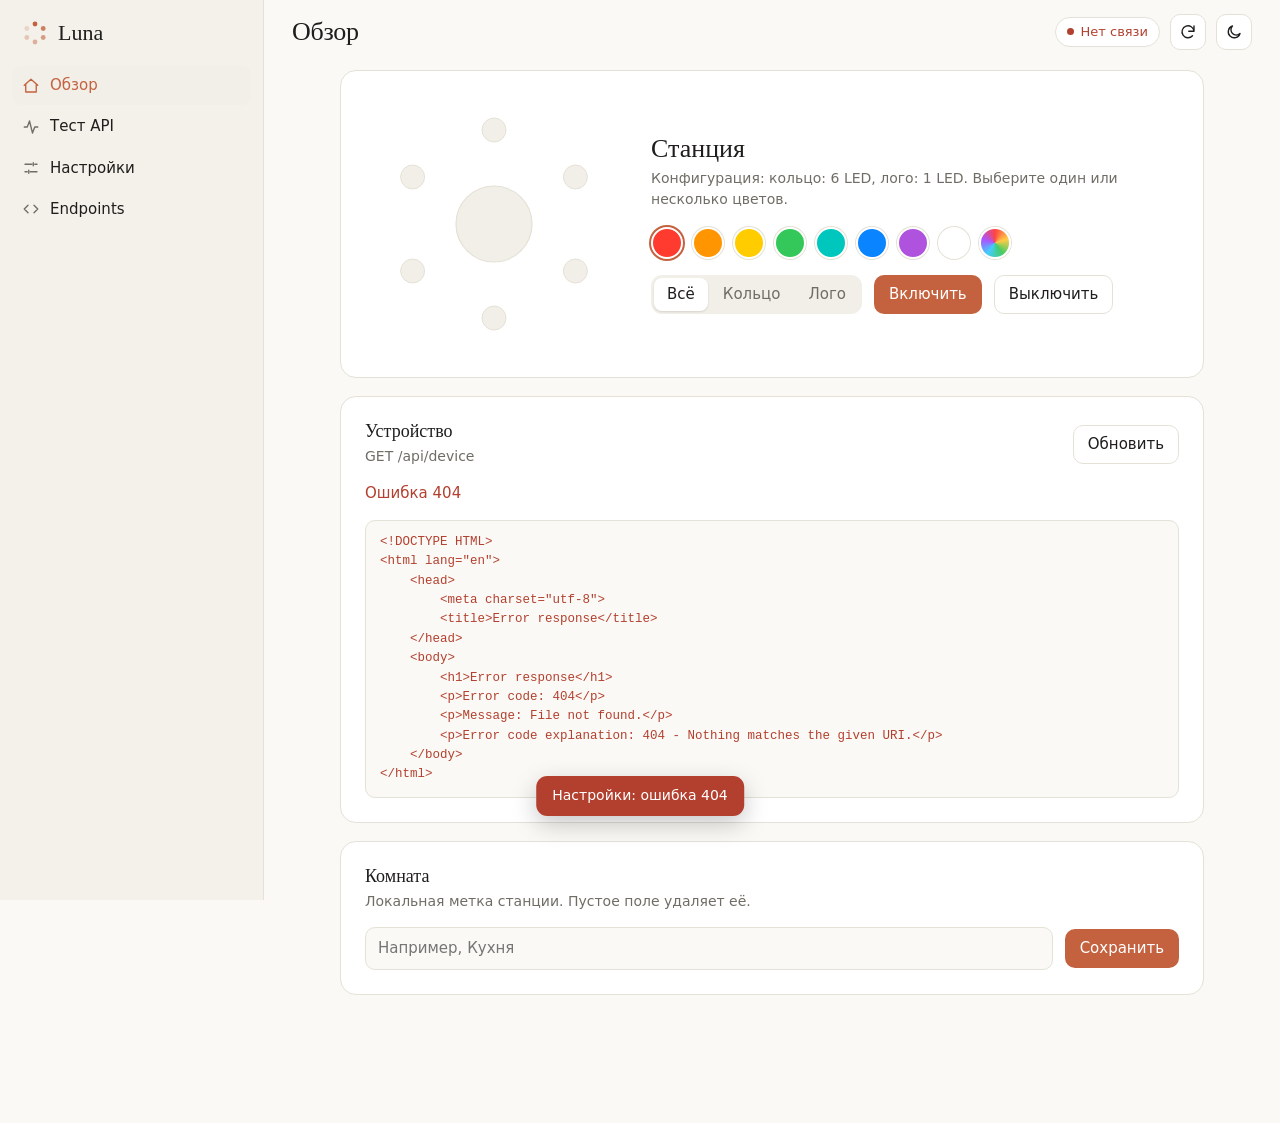
==== web/index.html @ bd5990ec "feat: общий CSS панелей, внешние HTTP-запросы из API и понятные установщики Сторонние веб-панели пол" ====
<!doctype html>
<html lang="ru">
<head>
<meta charset="utf-8">
<meta name="viewport" content="width=device-width,initial-scale=1">
<title>Luna</title>
<script>(function(){var t;try{t=localStorage.getItem('luna-theme')}catch(e){}document.documentElement.dataset.theme=t||(matchMedia('(prefers-color-scheme:dark)').matches?'dark':'light')})()</script>
<style>
*{box-sizing:border-box}
:root{--serif:ui-serif,"New York","Iowan Old Style",Georgia,serif;--sans:system-ui,-apple-system,"Segoe UI",Roboto,sans-serif;--mono:ui-monospace,"SF Mono",Menlo,Consolas,monospace;--ease:cubic-bezier(.2,.8,.2,1);
--bg:#faf9f5;--side:#f3f1ea;--surf:#fff;--surf2:#f1efe7;--line:#e4e1d6;--text:#1f1e1d;--mut:#6f6d65;--acc:#c4623f;--acc-h:#ad5232;--acc-t:#fff;--acc-s:rgba(196,98,63,.12);--ok:#3d7a4c;--bad:#b3402f;--warn:#96690f}
html[data-theme=dark]{color-scheme:dark;--bg:#1f1e1d;--side:#262523;--surf:#2b2a28;--surf2:#34322f;--line:#3d3b37;--text:#f0eee6;--mut:#a29f94;--acc:#d9784f;--acc-h:#e68b63;--acc-t:#1f1e1d;--acc-s:rgba(217,120,79,.16);--ok:#8fcf9d;--bad:#f09a8c;--warn:#e3b85c}
html[data-theme=light]{color-scheme:light}
html{scroll-behavior:smooth}
body{margin:0;font:15px/1.55 var(--sans);background:var(--bg);color:var(--text);-webkit-font-smoothing:antialiased}
.i{width:18px;height:18px;fill:none;stroke:currentColor;stroke-width:1.8;stroke-linecap:round;stroke-linejoin:round;flex:none}
.app{display:grid;grid-template-columns:264px minmax(0,1fr);min-height:100vh}
aside{position:sticky;top:0;height:100vh;display:flex;flex-direction:column;gap:2px;padding:16px 12px;background:var(--side);border-right:1px solid var(--line);overflow:auto}
.brand{display:flex;align-items:center;gap:10px;padding:4px 10px 18px;font:500 22px var(--serif)}
.brand svg{width:26px;height:26px}
.nv{display:flex;align-items:center;gap:10px;padding:8px 10px;border-radius:9px;color:var(--text);text-decoration:none;font-weight:500;transition:background .15s,color .15s}
.nv:hover{background:var(--surf2)}.nv.on{background:var(--surf2);color:var(--acc)}
.nv .i{color:var(--mut);transition:color .15s}.nv.on .i{color:var(--acc)}
.grp{margin:18px 10px 6px;font-size:12px;color:var(--mut)}
.sp{flex:1}
.top{position:sticky;top:0;z-index:5;display:flex;align-items:center;gap:10px;padding:14px 28px;background:color-mix(in srgb,var(--bg) 88%,transparent);backdrop-filter:blur(12px)}
.top h1{margin:0;font:500 26px/1.2 var(--serif);letter-spacing:-.01em}
#menu{display:none}
.pill{display:inline-flex;align-items:center;gap:7px;padding:4px 11px;border:1px solid var(--line);border-radius:99px;font-size:13px;color:var(--mut);background:var(--surf)}
.pill::before{content:"";width:7px;height:7px;border-radius:50%;background:var(--mut);transition:background .3s}
.pill.ok::before{background:var(--ok)}.pill.bad::before{background:var(--bad)}
.wrap{max-width:920px;margin:0 auto;padding:6px 28px 110px}
.view{display:none}.view.on{display:block;animation:vin .28s var(--ease)}
@keyframes vin{from{opacity:0;transform:translateY(8px)}}
.card{background:var(--surf);border:1px solid var(--line);border-radius:16px;padding:24px;margin:0 0 18px}
.card h3,.h{margin:0 0 4px;font:500 18px var(--serif)}
.mut{color:var(--mut);font-size:14px;margin:0}
.row{display:flex;gap:12px;align-items:center;justify-content:space-between;flex-wrap:wrap}
.btn{display:inline-flex;align-items:center;justify-content:center;gap:8px;min-height:36px;padding:7px 14px;font:inherit;font-weight:500;color:var(--text);background:var(--surf);border:1px solid var(--line);border-radius:10px;cursor:pointer;transition:background .15s,transform .12s,border-color .15s}
.btn:hover{background:var(--surf2)}.btn:active{transform:scale(.97)}
.btn.pri{background:var(--acc);color:var(--acc-t);border-color:transparent}.btn.pri:hover{background:var(--acc-h)}
.btn.dng{color:var(--bad)}.btn.sq{width:36px;padding:0}
.btn:disabled{opacity:.45;pointer-events:none}
:focus-visible{outline:2px solid var(--acc);outline-offset:2px}
.in{width:100%;font:inherit;padding:9px 12px;color:inherit;background:var(--bg);border:1px solid var(--line);border-radius:10px;transition:border-color .15s,box-shadow .15s}
.in:focus{outline:0;border-color:var(--acc);box-shadow:0 0 0 3px var(--acc-s)}
select.in{cursor:pointer}
textarea.in{font:13px/1.5 var(--mono);resize:vertical;min-height:64px}
.fld{display:grid;gap:6px;font-size:13px;color:var(--mut)}
.fld code.key-tag{font:600 12.5px var(--mono);color:var(--text);background:var(--surf2);padding:1px 6px;border-radius:5px;width:fit-content}
.g2{display:grid;grid-template-columns:repeat(auto-fit,minmax(240px,1fr));gap:14px;margin-top:14px}
.sw{display:flex;align-items:center;justify-content:space-between;gap:14px;padding:11px 0;border-bottom:1px solid var(--line);cursor:pointer}
.sw:last-child{border-bottom:0}
.sw input,.tg-input{appearance:none;position:relative;flex:none;width:40px;height:22px;margin:0;border-radius:99px;background:var(--line);cursor:pointer;transition:background .2s;border:0}
.sw input::after,.tg-input::after{content:"";position:absolute;top:2px;left:2px;width:18px;height:18px;border-radius:50%;background:#fff;transition:transform .22s var(--ease);box-shadow:0 1px 2px rgba(0,0,0,.2)}
.sw input:checked,.tg-input:checked{background:var(--acc)}.sw input:checked::after,.tg-input:checked::after{transform:translateX(18px)}
.sw small{margin-left:6px;color:var(--warn);font-size:12px}
.pg{display:grid;grid-template-columns:repeat(auto-fill,minmax(230px,1fr));column-gap:28px}

/* Hero / Увеличенный LED визуализатор */
.hero{display:grid;grid-template-columns:250px 1fr;gap:32px;align-items:center;padding:28px}
#ring{width:250px;height:250px;display:block}
.seg{fill:var(--surf2);stroke:var(--line);stroke-width:1;transition:fill .4s,filter .4s,stroke .4s;transform-box:fill-box;transform-origin:center;animation:lit .5s var(--ease) both;animation-delay:calc(var(--i)*45ms)}
@keyframes lit{from{opacity:0;transform:scale(.4)}}
#logo{fill:var(--surf2);stroke:var(--line);stroke-width:1.2;transition:fill .4s,filter .4s,stroke .4s}
.logo-seg{fill:var(--surf2);stroke:var(--line);stroke-width:1;transition:fill .4s,filter .4s,stroke .4s}

.sws{display:flex;gap:9px;flex-wrap:wrap;margin:16px 0}
.sc{width:32px;height:32px;border-radius:50%;border:2px solid var(--surf);box-shadow:0 0 0 1px var(--line);cursor:pointer;padding:0;transition:transform .15s var(--ease),box-shadow .15s}
.sc:hover{transform:scale(1.12)}.sc.on{box-shadow:0 0 0 2px var(--acc)}
.sc.c{display:grid;place-items:center;background:conic-gradient(#f44,#fc4,#4c6,#4cf,#a5f,#f44);overflow:hidden;position:relative}
.sc.c input{position:absolute;inset:0;opacity:0;cursor:pointer;width:100%;height:100%}
.seg-c{display:inline-flex;padding:3px;gap:2px;background:var(--surf2);border-radius:11px}
.seg-c button{font:inherit;font-weight:500;padding:5px 13px;border:0;border-radius:8px;background:transparent;color:var(--mut);cursor:pointer;transition:background .15s,color .15s}
.seg-c button.on{background:var(--surf);color:var(--text);box-shadow:0 1px 2px rgba(0,0,0,.12)}
.kv{display:grid;grid-template-columns:minmax(90px,max-content) 1fr;gap:6px 18px;margin:14px 0 0;font-size:14px}
.kv dt{color:var(--mut);font-family:var(--mono);font-size:13px}.kv dd{margin:0;overflow-wrap:anywhere}
.chips{display:flex;flex-wrap:wrap;gap:6px;margin-top:12px}
.chip{padding:4px 11px;border-radius:99px;background:var(--surf2);font-size:12.5px;color:var(--mut);border:0;font-family:inherit}
button.chip{cursor:pointer;font-weight:500;transition:background .15s,color .15s}
button.chip.on{background:var(--acc-s);color:var(--acc)}
details{margin-top:14px}summary{cursor:pointer;color:var(--mut);font-size:13px}
pre{margin:8px 0 0;padding:12px 14px;max-height:300px;overflow:auto;background:var(--bg);border:1px solid var(--line);border-radius:10px;font:12.5px/1.55 var(--mono);white-space:pre-wrap;word-break:break-word;color:var(--mut)}
pre.ok{color:var(--ok)}pre.bad{color:var(--bad)}
.busy{opacity:.55;transition:opacity .2s}
.log{list-style:none;margin:14px 0 0;padding:0;max-height:480px;overflow:auto;font:13px/1.5 var(--mono)}
.log li{display:flex;gap:12px;padding:5px 0;border-bottom:1px solid var(--line)}
.log time{color:var(--mut);flex:none}.log .ok span{color:var(--ok)}.log .bad span{color:var(--bad)}.log .skip span,.log .wait span{color:var(--warn)}.log .req span{color:var(--text)}
.log .empty{color:var(--mut);font:14px var(--sans);border:0;padding:18px 0}
.bar{height:3px;margin-top:16px;border-radius:3px;background:var(--surf2);overflow:hidden;opacity:0;transition:opacity .2s}
.bar.on{opacity:1}.bar::after{content:"";display:block;width:35%;height:100%;background:var(--acc);border-radius:3px;animation:slide 1.1s ease-in-out infinite}
@keyframes slide{from{transform:translateX(-100%)}to{transform:translateX(300%)}}

/* Endpoints */
.tools{position:sticky;top:62px;z-index:4;padding:10px 0 12px;background:var(--bg)}
.tools .row{margin-top:10px;justify-content:flex-start}
.ep{border:1px solid var(--line);border-radius:13px;background:var(--surf);margin-bottom:8px;transition:border-color .15s}
.ep:hover,.ep.open{border-color:color-mix(in srgb,var(--acc) 45%,var(--line))}
.ep-h{display:flex;width:100%;align-items:center;gap:12px;padding:11px 14px;font:inherit;color:inherit;background:none;border:0;cursor:pointer;text-align:left}
.ep-h code{flex:1;font:13.5px var(--mono);overflow-wrap:anywhere}
.ep-h .i{color:var(--mut);transition:transform .25s var(--ease)}.ep.open .ep-h .i{transform:rotate(90deg)}
.ep-b{display:grid;grid-template-rows:0fr;visibility:hidden;transition:grid-template-rows .26s var(--ease),visibility 0s .26s}
.ep.open .ep-b{grid-template-rows:1fr;visibility:visible;transition:grid-template-rows .26s var(--ease)}
.ep-i{min-height:0;overflow:hidden}.ep-i>div{display:grid;gap:12px;padding:4px 16px 16px}
.m{min-width:56px;padding:2px 0;border-radius:6px;text-align:center;font:600 11px/1.6 var(--mono);background:var(--surf2);color:var(--mut)}
.m.GET{background:color-mix(in srgb,var(--ok) 16%,transparent);color:var(--ok)}.m.POST{background:var(--acc-s);color:var(--acc)}
.m.PUT{background:color-mix(in srgb,var(--warn) 16%,transparent);color:var(--warn)}.m.DELETE{background:color-mix(in srgb,var(--bad) 16%,transparent);color:var(--bad)}
.st{font:12px var(--mono);color:var(--mut)}.ok{color:var(--ok)}.bad{color:var(--bad)}
.hid{display:none}.cat{margin:22px 0 10px;font:500 17px var(--serif)}
.toggle-row{display:flex;align-items:center;justify-content:space-between;padding:10px 14px;background:var(--bg);border:1px solid var(--line);border-radius:10px;cursor:pointer}
.toggle-row .lbl{display:flex;align-items:center;gap:8px;font-size:13.5px}
.toggle-state{font:500 12.5px var(--mono);color:var(--mut)}
.path-preview{font:12.5px var(--mono);color:var(--mut);padding:6px 10px;background:var(--bg);border:1px solid var(--line);border-radius:8px}
.path-preview b{color:var(--text);font-weight:500}

#frame{display:block;width:100%;height:calc(100vh - 130px);min-height:480px;border:1px solid var(--line);border-radius:16px;background:var(--surf)}
#v-plugin{max-width:none}
#sv{position:sticky;bottom:18px;display:flex;align-items:center;justify-content:space-between;gap:12px;padding:10px 12px 10px 18px;margin-top:8px;background:var(--text);color:var(--bg);border-radius:14px;box-shadow:0 10px 30px rgba(0,0,0,.25);opacity:0;transform:translateY(140%);pointer-events:none;transition:transform .3s var(--ease),opacity .2s}
#sv.show{opacity:1;transform:none;pointer-events:auto}
#sv .btn{min-height:32px}#sv .btn:not(.pri){background:transparent;color:var(--bg);border-color:color-mix(in srgb,var(--bg) 35%,transparent)}
#toasts{position:fixed;z-index:50;left:50%;bottom:84px;display:grid;gap:8px;transform:translateX(-50%);pointer-events:none}
.toast{padding:9px 16px;border-radius:11px;background:var(--text);color:var(--bg);font-size:14px;box-shadow:0 8px 24px rgba(0,0,0,.22);animation:tin .3s var(--ease)}
.toast.bad{background:var(--bad);color:#fff}.toast.out{opacity:0;transform:translateY(6px);transition:.25s}
@keyframes tin{from{opacity:0;transform:translateY(10px)}}
#scrim{display:none}
@media(max-width:900px){
.app{grid-template-columns:1fr}
aside{position:fixed;z-index:30;left:0;top:0;width:272px;transform:translateX(-102%);transition:transform .3s var(--ease)}
.app.open aside{transform:none;box-shadow:0 0 40px rgba(0,0,0,.3)}
#scrim{display:block;position:fixed;inset:0;z-index:20;background:rgba(0,0,0,.4);opacity:0;pointer-events:none;transition:opacity .3s}
.app.open #scrim{opacity:1;pointer-events:auto}
#menu{display:inline-flex}.top{padding:12px 16px}.top h1{font-size:22px}.wrap{padding:4px 16px 110px}
.hero{grid-template-columns:1fr;justify-items:center;text-align:center}.hero .sws,.hero .row{justify-content:center}
.tools{top:58px}.pill span{display:none}}
@media(prefers-reduced-motion:reduce){*,::before,::after{animation-duration:.01ms!important;animation-delay:0s!important;transition-duration:.01ms!important;scroll-behavior:auto!important}}
</style>
</head>
<body>
<svg width="0" height="0" style="position:absolute"><defs>
<symbol id="i-home" viewBox="0 0 24 24"><path d="M3 11l9-8 9 8M5 10v10h14V10"/></symbol>
<symbol id="i-pulse" viewBox="0 0 24 24"><path d="M3 12h4l3-8 4 16 3-8h4"/></symbol>
<symbol id="i-set" viewBox="0 0 24 24"><path d="M4 7h9m4 0h3M4 17h3m4 0h9M15 5v4M9 15v4"/></symbol>
<symbol id="i-code" viewBox="0 0 24 24"><path d="M8 7l-5 5 5 5M16 7l5 5-5 5"/></symbol>
<symbol id="i-sun" viewBox="0 0 24 24"><circle cx="12" cy="12" r="4"/><path d="M12 2v2m0 16v2M2 12h2m16 0h2M5 5l1.5 1.5M17.5 17.5L19 19M5 19l1.5-1.5M17.5 6.5L19 5"/></symbol>
<symbol id="i-moon" viewBox="0 0 24 24"><path d="M20 14A8 8 0 1 1 10 4a6 6 0 0 0 10 10z"/></symbol>
<symbol id="i-ref" viewBox="0 0 24 24"><path d="M20 11a8 8 0 1 0-2 6M20 4v7h-7"/></symbol>
<symbol id="i-menu" viewBox="0 0 24 24"><path d="M4 6h16M4 12h16M4 18h16"/></symbol>
<symbol id="i-plug" viewBox="0 0 24 24"><path d="M9 3v5M15 3v5M6 8h12v3a6 6 0 0 1-12 0zM12 17v4"/></symbol>
<symbol id="i-chev" viewBox="0 0 24 24"><path d="M9 6l6 6-6 6"/></symbol>
</defs></svg>
<div class="app" id="app">
<aside>
  <div class="brand"><svg viewBox="0 0 26 26"><g fill="var(--acc)"><circle cx="13" cy="4" r="2.4"/><circle cx="21.2" cy="8.5" r="2.4" opacity=".8"/><circle cx="21.2" cy="17.5" r="2.4" opacity=".6"/><circle cx="13" cy="22" r="2.4" opacity=".45"/><circle cx="4.8" cy="17.5" r="2.4" opacity=".3"/><circle cx="4.8" cy="8.5" r="2.4" opacity=".2"/></g></svg>Luna</div>
  <a class="nv" data-v="overview" href="#overview"><svg class="i"><use href="#i-home"/></svg>Обзор</a>
  <a class="nv" data-v="tests" href="#tests"><svg class="i"><use href="#i-pulse"/></svg>Тест API</a>
  <a class="nv" data-v="settings" href="#settings"><svg class="i"><use href="#i-set"/></svg>Настройки</a>
  <a class="nv" data-v="endpoints" href="#endpoints"><svg class="i"><use href="#i-code"/></svg>Endpoints</a>
  <div class="grp" id="pg" hidden>Плагины</div>
  <div id="plug"></div>
  <div class="sp"></div>
</aside>
<div id="scrim"></div>
<main>
  <header class="top">
    <button class="btn sq" id="menu" aria-label="Меню"><svg class="i"><use href="#i-menu"/></svg></button>
    <h1 id="title">Обзор</h1><span class="sp"></span>
    <span class="pill" id="status"><span>Проверяю связь…</span></span>
    <button class="btn sq" id="refresh" title="Обновить всё" aria-label="Обновить всё"><svg class="i"><use href="#i-ref"/></svg></button>
    <button class="btn sq" id="theme" aria-label="Переключить тему"></button>
  </header>

  <div class="wrap view on" id="v-overview">
    <div class="card hero">
      <svg id="ring" viewBox="0 0 250 250" role="img" aria-label="Схема LED"></svg>
      <div>
        <h2 class="h" style="font-size:26px" id="hname">Станция</h2>
        <p class="mut" id="led-desc">Цвета, которые вы отправили на LED. Выберите один или несколько.</p>
        <div class="sws" id="sws"></div>
        <div class="row" style="justify-content:flex-start">
          <div class="seg-c" id="tgt"><button class="on" data-t="">Всё</button><button data-t="ring">Кольцо</button><button data-t="logo">Лого</button></div>
          <button class="btn pri" id="led-on">Включить</button>
          <button class="btn" id="led-off">Выключить</button>
        </div>
      </div>
    </div>
    <div class="card" id="dev">
      <div class="row"><div><h3>Устройство</h3><p class="mut">GET /api/device</p></div><button class="btn" id="dev-r">Обновить</button></div>
      <div id="dev-b"><p class="mut" style="margin-top:14px">Загрузка…</p></div>
    </div>
    <div class="card">
      <h3>Комната</h3><p class="mut">Локальная метка станции. Пустое поле удаляет её.</p>
      <div class="row" style="margin-top:14px;flex-wrap:nowrap"><input class="in" id="room-input" maxlength="64" placeholder="Например, Кухня"><button class="btn pri" id="room-save">Сохранить</button></div>
    </div>
  </div>

  <div class="wrap view" id="v-tests">
    <div class="card">
      <div class="row"><div style="max-width:520px"><h3>Проверка всех функций</h3><p class="mut">Запускает безопасные функции Luna и пишет результат по каждому шагу. Всё, что ждёт действия пользователя или меняет состояние станции, отмечается как пропущенное.</p></div>
      <div class="row"><button class="btn pri" id="api-test-start">Запустить</button><button class="btn dng" id="api-test-stop" disabled>Остановить</button></div></div>
      <div class="bar" id="tbar"></div>
      <div class="chips"><span class="chip ok" id="c-ok">Успешно: 0</span><span class="chip bad" id="c-bad">Ошибки: 0</span><span class="chip" id="c-skip">Пропущено: 0</span><button class="chip" id="t-copy" style="margin-left:auto">Скопировать лог</button></div>
      <ol class="log" id="tlog"><li class="empty">Тест ещё не запускался</li></ol>
    </div>
  </div>

  <div class="wrap view" id="v-settings">
    <div class="card"><h3>Основные</h3>
      <label class="sw"><span>Разрешить бинарники плагинов</span><input id="setting-binaries" type="checkbox"></label>
      <label class="sw"><span>Автообновления</span><input id="setting-updates" type="checkbox"></label>
      <label class="sw"><span>Разрешить user Lua</span><input id="setting-lua-enabled" type="checkbox"></label>
      <label class="sw"><span>Разрешить бесконечные циклы</span><input id="setting-lua-infinite" type="checkbox"></label>
      <div class="g2"><label class="fld">Lua лимит, секунд<input class="in" id="setting-lua-runtime" type="number" min="1" max="86400"></label>
      <label class="fld">Lua share dir<input class="in" id="setting-lua-share"></label></div></div>
    <div class="card"><h3>LED</h3>
      <div class="g2"><label class="fld">Профиль<input class="in" id="setting-led-profile"></label>
      <label class="fld">Количество LED<input class="in" id="setting-led-count" type="number" min="1" max="128"></label>
      <label class="fld">Sysfs root<input class="in" id="setting-led-root"></label></div></div>
    <div class="card"><h3>Разрешения для user Lua</h3><div class="pg" id="perms"></div>
      <div class="g2">
      <label class="fld">Network allow<input class="in" id="setting-network-allow" placeholder="через запятую"></label>
      <label class="fld">Input devices<input class="in" id="setting-input-devices" placeholder="через запятую"></label>
      <label class="fld">IPC services<input class="in" id="setting-ipc-services" placeholder="через запятую"></label>
      <label class="fld">Command phrases<input class="in" id="setting-command-phrases" placeholder="через запятую"></label></div></div>
    <div class="card"><h3>Внешние запросы API</h3>
      <p class="mut">POST /api/http: станция отправляет запрос за панель. Без разрешения и списка хостов запросы отклоняются.</p>
      <label class="sw"><span>Разрешить HTTP-запросы из API</span><input id="setting-web-net" type="checkbox"></label>
      <label class="sw"><span>Разрешить незащищённый http://</span><input id="setting-web-net-http" type="checkbox"></label>
      <div class="g2"><label class="fld">Разрешённые хосты<input class="in" id="setting-web-net-allow" placeholder="api.example.org, *.example.org"></label></div></div>
    <div id="sv"><span>Есть несохранённые изменения</span><span class="row" style="gap:8px"><button class="btn" id="s-reset">Отменить</button><button class="btn pri" id="s-save">Сохранить</button></span></div>
  </div>

  <div class="wrap view" id="v-endpoints">
    <div class="tools">
      <input class="in" id="endpoint-search" type="search" placeholder="Поиск: /led, bluetooth, clock…  (клавиша /)" aria-label="Поиск endpoint’ов">
      <div class="row"><div class="chips" id="endpoint-tabs" style="margin:0"></div></div>
      <div class="row" style="margin-top:10px"><input class="in" id="runtime-token" type="password" placeholder="X-Luna-Token — для /runtime endpoint’ов" style="max-width:340px"><span class="mut" id="ep-count"></span></div>
    </div>
    <div id="eps"></div>
    <p class="mut hid" id="ep-empty" style="padding:24px 0">Ничего не найдено. Попробуйте другой запрос или категорию.</p>
  </div>

  <div class="wrap view" id="v-plugin"><iframe id="frame" title="Веб-интерфейс плагина"></iframe></div>
</main>
</div>
<div id="toasts" aria-live="polite"></div>

<script>
const api='/api',$=s=>document.querySelector(s),$$=s=>[...document.querySelectorAll(s)];
const esc=s=>String(s).replace(/[&<>"]/g,c=>({'&':'&amp;','<':'&lt;','>':'&gt;','"':'&quot;'}[c]));
const ic=n=>'<svg class="i"><use href="#i-'+n+'"/></svg>';
let settingsState={},dev=null,snap='',installedPluginIds=[];

function toast(t,k){const e=document.createElement('div');e.className='toast '+(k||'');e.textContent=t;$('#toasts').append(e);setTimeout(()=>{e.classList.add('out');setTimeout(()=>e.remove(),260)},3200)}
function applyTheme(t){document.documentElement.dataset.theme=t;try{localStorage.setItem('luna-theme',t)}catch(_){}$('#theme').innerHTML=ic(t==='dark'?'sun':'moon');$('#theme').title=t==='dark'?'Светлая тема':'Тёмная тема'}
function pretty(v){try{return JSON.stringify(JSON.parse(v),null,2)}catch(_){return v||'(пустой ответ)'}}
async function fetchApi(path,options){options=options||{};options.headers=Object.assign({'X-Luna-Local':'1'},options.headers);const response=await fetch(api+path,options);const text=await response.text();return{response:response,text:text}}
function testJson(t){try{return JSON.parse(t)}catch(_){return null}}
function setStatus(ok){const s=$('#status');s.className='pill '+(ok?'ok':'bad');s.firstElementChild.textContent=ok?'На связи':'Нет связи'}

/* ---------- навигация ---------- */
const T={overview:'Обзор',tests:'Тест API',settings:'Настройки',endpoints:'Endpoints'};
const alias={'api-endpoints':'endpoints',room:'overview',web:'overview','':'overview'};
let plugins=[];
function route(){
  let h=decodeURIComponent(location.hash.slice(1));h=alias[h]||h;
  const pid=h.indexOf('plugin/')===0?h.slice(7):null;
  if(!pid&&!T[h])h='overview';
  const v=pid?'plugin':h;
  $$('.view').forEach(e=>e.classList.toggle('on',e.id==='v-'+v));
  $$('.nv[data-v]').forEach(a=>a.classList.toggle('on',a.dataset.v===(pid?'plugin/'+pid:h)));
  $('#title').textContent=pid||T[h];document.title=(pid||T[h])+' · Luna';
  if(pid){const p=plugins.find(x=>x.id===pid);const f=$('#frame');if(p&&f.getAttribute('src')!==p.url)f.src=p.url}
  $('#app').classList.remove('open');window.scrollTo(0,0);
}
window.addEventListener('hashchange',route);
$('#menu').onclick=()=>$('#app').classList.add('open');
$('#scrim').onclick=()=>$('#app').classList.remove('open');
document.addEventListener('keydown',e=>{
  if(e.key==='Escape')$('#app').classList.remove('open');
  if(e.key==='/'&&!/INPUT|TEXTAREA|SELECT/.test(document.activeElement.tagName)){e.preventDefault();location.hash='endpoints';setTimeout(()=>$('#endpoint-search').focus(),30)}
});
async function refreshCustomWebTabs(){
  try{
    const r=await fetchApi('/custom-web');if(!r.response.ok)return;
    const pages=testJson(r.text)||[];
    if(JSON.stringify(pages)===JSON.stringify(plugins))return;
    plugins=pages;
    $('#plug').innerHTML=pages.map(p=>'<a class="nv" data-v="plugin/'+esc(p.id)+'" href="#plugin/'+encodeURIComponent(p.id)+'" title="Веб-интерфейс '+esc(p.id)+'">'+ic('plug')+esc(p.id)+'</a>').join('');
    $('#pg').hidden=!pages.length;
    if(location.hash.indexOf('#plugin/')===0&&!pages.some(p=>'#plugin/'+encodeURIComponent(p.id)===location.hash))location.hash='overview';else route();
  }catch(_){}
}

/* ---------- список плагинов из /api/plugins ---------- */
async function refreshPluginIds(){
  try{
    const r=await fetchApi('/plugins');
    if(!r.response.ok)return;
    const list=testJson(r.text);
    if(!Array.isArray(list))return;
    const ids=list.map(item=>item&&item.manifest&&item.manifest.id).filter(Boolean);
    if(JSON.stringify(ids)===JSON.stringify(installedPluginIds))return;
    installedPluginIds=ids;
    updatePluginSelects();
  }catch(_){}
}

function updatePluginSelects(){
  $$('.ep-plugin-select').forEach(sel=>{
    const prev=sel.value;
    if(!installedPluginIds.length){
      sel.innerHTML='<option value="">Нет установленных плагинов</option>';
      sel.disabled=true;
    }else{
      sel.disabled=false;
      sel.innerHTML=installedPluginIds.map(id=>'<option value="'+esc(id)+'">'+esc(id)+'</option>').join('');
      if(prev&&installedPluginIds.includes(prev))sel.value=prev;
    }
    syncPluginPath(sel.closest('.ep'));
  });
}

function syncPluginPath(ep){
  if(!ep)return;
  const sel=ep.querySelector('.ep-plugin-select');
  const tpl=ep.dataset.tpl;
  if(!sel||!tpl)return;
  const id=sel.value||'example.plugin';
  const resolved=tpl.replace('{id}',id);
  ep.dataset.resolvedPath=resolved;
  const prevEl=ep.querySelector('.path-preview b');
  if(prevEl)prevEl.textContent='/api'+resolved;
}

/* ---------- обзор: LED (динамический масштаб и схема на основе /device) ---------- */
const COLORS=['#FF3B30','#FF9500','#FFCC00','#34C759','#00C7BE','#0A84FF','#AF52DE','#FFFFFF'];
let cols=['#FF3B30'],tgt='',ringC=[],logoC=[];
let ledCfg={ring_count:6,has_logo:true,logo_count:1};

function buildLedCanvas(cfg){
  ledCfg=Object.assign({ring_count:0,has_logo:false,logo_count:0},cfg);
  const rc=Math.max(0,Number(ledCfg.ring_count)||0);
  const lc=ledCfg.has_logo?Math.max(1,Number(ledCfg.logo_count)||1):0;
  let s='';
  const cx=125,cy=125;

  // Внешнее кольцо LED (если ring_count > 0)
  if(rc>0){
    const R=94;
    const rSeg=rc>18?6.5:rc>10?9:12;
    for(let i=0;i<rc;i++){
      const a=i/rc*2*Math.PI-Math.PI/2;
      const x=(cx+R*Math.cos(a)).toFixed(1);
      const y=(cy+R*Math.sin(a)).toFixed(1);
      s+='<circle class="seg ring-seg" style="--i:'+i+'" cx="'+x+'" cy="'+y+'" r="'+rSeg+'"/>';
    }
  }

  // Центральный блок / логотип (если has_logo: true)
  if(lc>0){
    if(lc===1){
      const rLogo=rc>0?38:68;
      s+='<circle id="logo" class="logo-seg" cx="'+cx+'" cy="'+cy+'" r="'+rLogo+'"/>';
    }else{
      // Несколько светодиодов в лого (например logo_count: 6 при ring_count: 0)
      const baseR=rc>0?42:82;
      const innerR=rc>0?24:48;
      const dotR=rc>0?(lc>8?4.5:6.5):(lc>12?7:lc>6?10:13);
      s+='<circle cx="'+cx+'" cy="'+cy+'" r="'+baseR+'" fill="none" stroke="var(--line)" stroke-dasharray="3 3" opacity=".65"/>';
      for(let i=0;i<lc;i++){
        const a=i/lc*2*Math.PI-Math.PI/2;
        const x=(cx+innerR*Math.cos(a)).toFixed(1);
        const y=(cy+innerR*Math.sin(a)).toFixed(1);
        s+='<circle class="seg logo-seg" style="--i:'+(rc+i)+'" cx="'+x+'" cy="'+y+'" r="'+dotR+'"/>';
      }
    }
  }

  if(!s){
    s='<circle cx="'+cx+'" cy="'+cy+'" r="60" fill="none" stroke="var(--line)" stroke-dasharray="4 4"/>'
     +'<text x="'+cx+'" y="'+(cy+4)+'" text-anchor="middle" fill="var(--mut)" font-size="13">Нет LED</text>';
  }

  $('#ring').innerHTML=s;

  // Обновляем доступность кнопок выбора зоны
  const btnRing=$('#tgt button[data-t="ring"]');
  const btnLogo=$('#tgt button[data-t="logo"]');
  if(btnRing)btnRing.style.display=rc>0?'':'none';
  if(btnLogo)btnLogo.style.display=lc>0?'':'none';
  if((tgt==='ring'&&rc===0)||(tgt==='logo'&&lc===0)){
    tgt='';
    $$('#tgt button').forEach(x=>x.classList.toggle('on',x.dataset.t===''));
  }

  const info=[];
  if(rc>0)info.push('кольцо: '+rc+' LED');
  if(lc>0)info.push('лого: '+lc+' LED');
  $('#led-desc').textContent=info.length
    ?'Конфигурация: '+info.join(', ')+'. Выберите один или несколько цветов.'
    :'Цвета, которые вы отправили на LED. Выберите один или несколько.';

  drawRing();
}

function glow(el,c){
  if(!el)return;
  el.style.fill=c||'';
  el.style.stroke=c?c:'';
  el.style.filter=c?'drop-shadow(0 0 8px '+c+')':'';
}
function drawRing(){
  $$('#ring .ring-seg').forEach((el,i)=>glow(el,ringC.length?ringC[i%ringC.length]:null));
  $$('#ring .logo-seg').forEach((el,i)=>glow(el,logoC.length?logoC[i%logoC.length]:null));
}
function drawSwatches(){
  $('#sws').innerHTML=COLORS.map(c=>'<button class="sc'+(cols.includes(c)?' on':'')+'" data-c="'+c+'" style="background:'+c+'" aria-label="'+c+'" aria-pressed="'+cols.includes(c)+'"></button>').join('')
   +cols.filter(c=>!COLORS.includes(c)).map(c=>'<button class="sc on" data-c="'+c+'" style="background:'+c+'" aria-label="'+c+'"></button>').join('')
   +'<label class="sc c" title="Свой цвет"><input type="color" id="cc" value="#ff3b30"></label>';
}
$('#sws').addEventListener('click',e=>{const b=e.target.closest('.sc[data-c]');if(!b)return;const c=b.dataset.c;
  if(cols.includes(c)){if(cols.length>1)cols=cols.filter(x=>x!==c)}else cols=cols.concat(c);drawSwatches()});
$('#sws').addEventListener('change',e=>{if(e.target.id==='cc'){const c=e.target.value.toUpperCase();if(!cols.includes(c))cols=cols.concat(c);drawSwatches()}});
$('#tgt').addEventListener('click',e=>{const b=e.target.closest('button');if(!b)return;tgt=b.dataset.t;$$('#tgt button').forEach(x=>x.classList.toggle('on',x===b))});

async function ledSend(off){
  const path='/led'+(off?'/off':'')+(tgt?'/'+tgt:'');const btn=off?$('#led-off'):$('#led-on');btn.disabled=true;
  try{
    const o={method:'POST'};if(!off){o.headers={'content-type':'application/json'};o.body=JSON.stringify({colors:cols})}
    const r=await fetchApi(path,o);
    if(r.response.ok){
      if(tgt!=='logo')ringC=off?[]:cols.slice();
      if(tgt!=='ring')logoC=off?[]:cols.slice();
      drawRing();toast(off?'LED выключены':'Цвета отправлены');
    }else toast('Ошибка '+r.response.status+': '+pretty(r.text).slice(0,120),'bad');
  }catch(e){toast('Нет связи: '+e.message,'bad')}finally{btn.disabled=false}
}
$('#led-on').onclick=()=>ledSend(false);$('#led-off').onclick=()=>ledSend(true);

/* ---------- обзор: устройство и комната ---------- */
async function sendDevice(){
  const b=$('#dev-b');$('#dev').classList.add('busy');
  try{
    const r=await fetchApi('/device');setStatus(r.response.ok);
    if(!r.response.ok){b.innerHTML='<p class="bad" style="margin-top:14px">Ошибка '+r.response.status+'</p><pre class="bad">'+esc(pretty(r.text))+'</pre>';return}
    const j=testJson(r.text);dev=j;
    if(!j||typeof j!=='object'){b.innerHTML='<pre>'+esc(pretty(r.text))+'</pre>';return}
    const sc=[],nested=[];
    Object.keys(j).forEach(k=>{const v=j[k];(v!==null&&typeof v==='object'?nested:sc).push(k)});
    let h='<dl class="kv">'+sc.map(k=>'<dt>'+esc(k)+'</dt><dd>'+esc(j[k])+'</dd>').join('')
      +nested.filter(k=>k!=='features').map(k=>'<dt>'+esc(k)+'</dt><dd><code>'+esc(JSON.stringify(j[k]))+'</code></dd>').join('')+'</dl>';
    if(Array.isArray(j.features)&&j.features.length)h+='<div class="chips">'+j.features.map(f=>'<span class="chip">'+esc(f)+'</span>').join('')+'</div>';
    h+='<details><summary>Ответ целиком</summary><pre>'+esc(JSON.stringify(j,null,2))+'</pre></details>';
    b.innerHTML=h;
    if(j.model)$('#hname').textContent=j.model;

    // Парсим параметры LED из j.led или верхнего уровня j
    const src=j.led&&typeof j.led==='object'?j.led:j;
    const nextCfg={
      ring_count:src.ring_count!==undefined?Number(src.ring_count):6,
      has_logo:src.has_logo!==undefined?Boolean(src.has_logo):true,
      logo_count:src.logo_count!==undefined?Number(src.logo_count):1
    };
    if(JSON.stringify(nextCfg)!==JSON.stringify(ledCfg)){
      buildLedCanvas(nextCfg);
    }
  }catch(e){setStatus(false);b.innerHTML='<p class="bad" style="margin-top:14px">'+esc(e.message)+'</p>'}
  finally{$('#dev').classList.remove('busy')}
}
async function loadRoom(){try{const r=await fetchApi('/room');if(r.response.ok)$('#room-input').value=(testJson(r.text)||{}).room||''}catch(_){}}
async function saveRoom(){
  try{const r=await fetchApi('/room',{method:'PUT',headers:{'content-type':'application/json'},body:JSON.stringify({room:$('#room-input').value})});
    r.response.ok?toast('Комната сохранена'):toast('Ошибка '+r.response.status,'bad')}catch(e){toast(e.message,'bad')}
}
$('#dev-r').onclick=sendDevice;$('#room-save').onclick=saveRoom;
$('#room-input').addEventListener('keydown',e=>{if(e.key==='Enter')saveRoom()});

/* ---------- настройки ---------- */
const PERMS=[['led','LED'],['volume','Громкость'],['audio','Audio'],['microphone','Микрофон'],['bluetooth','Bluetooth'],['display','Display'],['sensors','Sensors'],['clock','Clock'],['input','Input'],['network','Network'],['ipc_read','IPC read'],['ipc_control','IPC control'],['commands','Commands'],['system','System'],['exec','Exec'],['web','Custom Web']];
$('#perms').innerHTML=PERMS.map(p=>'<label class="sw"><span>'+p[1]+(p[0]==='exec'||p[0]==='system'?'<small>повышенный риск</small>':'')+'</span><input data-permission="'+p[0]+'" type="checkbox"></label>').join('');
function listValue(v){return Array.isArray(v)?v.join(', '):''}
function splitValue(v){return v.split(',').map(i=>i.trim()).filter(Boolean)}
function check(id,v){document.getElementById(id).checked=v===true}
function fillSettings(s){
  const lua=s.lua||{},perm=lua.permissions||{},led=s.led||{};
  const wnet=(s.web&&s.web.network)||{};
  check('setting-binaries',s.allow_plugin_binaries===true);
  check('setting-updates',!s.updates||s.updates.enabled!==false);
  check('setting-lua-enabled',lua.enabled===true);
  check('setting-lua-infinite',lua.allow_infinite_loops===true);
  $('#setting-lua-runtime').value=lua.max_runtime_seconds||30;
  $('#setting-lua-share').value=lua.share_dir||'share/lua';
  $('#setting-led-profile').value=led.profile||'';
  $('#setting-led-count').value=led.count||6;
  $('#setting-led-root').value=led.sysfs_root||'/sys/class/leds';
  $$('[data-permission]').forEach(i=>{i.checked=perm[i.dataset.permission]===true});
  $('#setting-network-allow').value=listValue(lua.network_allow);
  check('setting-web-net',wnet.enabled===true);
  check('setting-web-net-http',wnet.allow_insecure_http===true);
  $('#setting-web-net-allow').value=listValue(wnet.allow);
  $('#setting-input-devices').value=listValue(lua.input_devices);
  $('#setting-ipc-services').value=listValue(lua.ipc_services);
  $('#setting-command-phrases').value=listValue(lua.command_phrases);
  snap=JSON.stringify(readSettings());dirty();
}
function readSettings(){
  const s=JSON.parse(JSON.stringify(settingsState));
  s.led=s.led||{};s.updates=s.updates||{};s.lua=s.lua||{};s.lua.permissions=s.lua.permissions||{};
  s.web=s.web||{};s.web.network=s.web.network||{};
  s.allow_plugin_binaries=$('#setting-binaries').checked;
  s.updates.enabled=$('#setting-updates').checked;
  s.led.profile=$('#setting-led-profile').value;
  s.led.count=Number($('#setting-led-count').value);
  s.led.sysfs_root=$('#setting-led-root').value;
  s.lua.enabled=$('#setting-lua-enabled').checked;
  s.lua.allow_infinite_loops=$('#setting-lua-infinite').checked;
  s.lua.max_runtime_seconds=Number($('#setting-lua-runtime').value);
  s.lua.share_dir=$('#setting-lua-share').value;
  $$('[data-permission]').forEach(i=>{s.lua.permissions[i.dataset.permission]=i.checked});
  s.lua.network_allow=splitValue($('#setting-network-allow').value);
  s.web.network.enabled=$('#setting-web-net').checked;
  s.web.network.allow_insecure_http=$('#setting-web-net-http').checked;
  s.web.network.allow=splitValue($('#setting-web-net-allow').value);
  s.lua.input_devices=splitValue($('#setting-input-devices').value);
  s.lua.ipc_services=splitValue($('#setting-ipc-services').value);
  s.lua.command_phrases=splitValue($('#setting-command-phrases').value);
  return s;
}
const isDirty=()=>snap!==''&&JSON.stringify(readSettings())!==snap;
function dirty(){$('#sv').classList.toggle('show',isDirty())}
$('#v-settings').addEventListener('input',dirty);$('#v-settings').addEventListener('change',dirty);
async function loadSettings(){
  try{const r=await fetchApi('/settings');
    if(r.response.ok){settingsState=JSON.parse(r.text);fillSettings(settingsState)}else toast('Настройки: ошибка '+r.response.status,'bad')}
  catch(e){toast('Настройки: '+e.message,'bad')}
}
async function saveSettings(){
  const b=$('#s-save');b.disabled=true;
  try{const body=JSON.stringify(readSettings());
    const r=await fetchApi('/settings',{method:'PUT',headers:{'content-type':'application/json'},body:body});
    if(r.response.ok){settingsState=JSON.parse(body);snap=JSON.stringify(readSettings());dirty();toast('Настройки сохранены')}
    else toast('Не сохранилось: '+r.response.status+' '+pretty(r.text).slice(0,120),'bad');
  }catch(e){toast(e.message,'bad')}finally{b.disabled=false}
}
$('#s-save').onclick=saveSettings;$('#s-reset').onclick=()=>fillSettings(settingsState);

/* ---------- endpoints ---------- */
const EP=`# Device и sensors
GET /room
PUT /room {"room":"Кухня"}
PUT /device {"model":"yandexmini3","architecture":"aarch64","features":[]}
GET /sensors
# Внешние запросы
POST /http {"method":"GET","url":"https://example.org"}
# LED
POST /led {"colors":["#FF0000"]}
POST /led/ring {"colors":["#FF0000","#0000FF"]}
POST /led/logo {"colors":["#00FF00"]}
POST /led/off
POST /led/off/ring
POST /led/off/logo
# Audio
POST /audio/test
# Громкость
GET /volume/get
POST /volume/set {"percent":30}
# Media providers
GET /media
POST /media/select {"provider":"radio"}
POST /media/command {"action":"pause"}
# Bluetooth
GET /bluetooth/status
PUT /bluetooth/scan {"on":true}
PUT /bluetooth/power {"on":true}
PUT /bluetooth/pairable {"on":true}
POST /bluetooth/pair {"address":"01:23:45:67:89:ab"}
POST /bluetooth/connect {"address":"01:23:45:67:89:ab"}
# Clock
GET /clock
POST /clock {"time":"12:34","brightness":170}
POST /clock/off
POST /clock/text {"text":"RADIO","duration_ms":3000,"brightness":80}
# Input
GET /input/devices
GET /input/event?timeout_ms=10000
GET /input/events?timeout_ms=10000&idle_ms=300&max_events=128
GET /input/volume_up?timeout_ms=60000
GET /input/volume_down?timeout_ms=60000
GET /input/activate?timeout_ms=60000
GET /input/mute?timeout_ms=60000
GET /input/swipe/minus-to-logo?timeout_ms=60000
GET /input/swipe/plus-to-logo?timeout_ms=60000
GET /input/swipe/minus-to-plus?timeout_ms=60000
GET /input/swipe/plus-to-minus?timeout_ms=60000
# User Lua
GET /lua/files
POST /lua/run {"file":"hello.lua"}
POST /lua/user_lua_<id>/stop
# Packages
GET /plugins
POST /plugins/registry {"registry":"https://example.org/registry","id":"example.plugin","version":"1.0.0"}
POST /plugins/{id}/invoke {"args":[]}
POST /plugins/{id}/stop
DELETE /plugins/{id}
POST /plugins/{id}/toggle
POST /plugins/{id}/service/enable
POST /plugins/{id}/service/disable
POST /plugins/{id}/service/start
GET /plugins/{id}/logs
# Runtime API
GET /runtime/example.plugin/device
GET /runtime/example.plugin/sensors
POST /runtime/example.plugin/led {"colors":["#FF0000"]}
POST /runtime/example.plugin/clock {"time":"12:34","brightness":170}`;

let epCat='';
function buildEndpoints(){
  const cats=[];let h='';
  EP.split('\n').forEach(line=>{
    if(line[0]==='#'){const c=line.slice(2);cats.push(c);h+='<h3 class="cat" data-c="'+esc(c)+'">'+esc(c)+'</h3>';return}
    const m=line.match(/^(\w+) (\S+)(?: (.*))?$/);
    const method=m[1],pq=m[2],rawBody=m[3]||'';
    const isPluginEndpoint=pq.indexOf('/plugins/{id}')===0;

    // Разбираем структуру body:
    // 1. Нет body -> mode='none'
    // 2. Одно поле boolean -> mode='bool' (toggle кнопка)
    // 3. Одно поле (строка, число, массив и т.д.) -> mode='single' (просто ввод значения с названием ключа)
    // 4. Несколько полей -> mode='json'
    let bodyMode='none',singleKey='',singleVal='',singleType='string',boolVal=true;
    if(rawBody){
      const parsed=testJson(rawBody);
      if(parsed&&typeof parsed==='object'&&!Array.isArray(parsed)){
        const keys=Object.keys(parsed);
        if(keys.length===1){
          singleKey=keys[0];
          const v=parsed[singleKey];
          if(typeof v==='boolean'){
            bodyMode='bool';
            boolVal=v;
          }else if(typeof v==='number'){
            bodyMode='single';
            singleType='number';
            singleVal=String(v);
          }else if(typeof v==='string'){
            bodyMode='single';
            singleType='string';
            singleVal=v;
          }else{
            bodyMode='single';
            singleType='json_val';
            singleVal=JSON.stringify(v);
          }
        }else{
          bodyMode='json';
        }
      }else{
        bodyMode='json';
      }
    }

    let pathFieldHtml='';
    if(isPluginEndpoint){
      pathFieldHtml='<div class="fld"><span>Плагин (из <code>/api/plugins</code>)</span>'
        +'<select class="in ep-plugin-select"><option value="">Загрузка списка плагинов…</option></select>'
        +'<div class="path-preview">Итоговый путь: <b>/api'+esc(pq)+'</b></div></div>';
    }else{
      pathFieldHtml='<label class="fld">Путь<input class="in path" value="'+esc(pq)+'"></label>';
    }

    let bodyFieldHtml='';
    if(bodyMode==='bool'){
      bodyFieldHtml='<div class="fld"><span>Параметр <code class="key-tag">'+esc(singleKey)+'</code></span>'
        +'<label class="toggle-row"><span class="lbl">Значение: <span class="toggle-state">'+(boolVal?'true (ON)':'false (OFF)')+'</span></span>'
        +'<input type="checkbox" class="tg-input ep-bool" data-key="'+esc(singleKey)+'"'+(boolVal?' checked':'')+'></label></div>';
    }else if(bodyMode==='single'){
      const inpType=singleType==='number'?'number':'text';
      bodyFieldHtml='<label class="fld"><span>Ключ: <code class="key-tag">'+esc(singleKey)+'</code></span>'
        +'<input class="in ep-single" type="'+inpType+'" data-key="'+esc(singleKey)+'" data-vtype="'+singleType+'" value="'+esc(singleVal)+'"></label>';
    }else if(bodyMode==='json'){
      bodyFieldHtml='<label class="fld">Body (JSON)<textarea class="in body">'+esc(rawBody)+'</textarea></label>';
    }

    h+='<div class="ep" data-m="'+method+'" data-c="'+esc(cats[cats.length-1])+'" data-k="'+esc((method+' '+pq).toLowerCase())+'"'
     +(isPluginEndpoint?' data-tpl="'+esc(pq)+'"':'')+' data-bmode="'+bodyMode+'">'
     +'<button class="ep-h" aria-expanded="false"><span class="m '+method+'">'+method+'</span><code>/api'+esc(pq.split('?')[0])+'</code><span class="st"></span>'+ic('chev')+'</button>'
     +'<div class="ep-b"><div class="ep-i"><div>'
     +pathFieldHtml
     +bodyFieldHtml
     +'<div class="row" style="justify-content:flex-start"><button class="btn pri send">Отправить</button><span class="meta mut"></span></div>'
     +'<pre class="res" hidden></pre></div></div></div></div>';
  });
  $('#eps').innerHTML=h;
  $('#endpoint-tabs').innerHTML=['Все'].concat(cats).map((c,i)=>'<button class="chip'+(i?'':' on')+'" data-c="'+(i?esc(c):'')+'">'+esc(c)+'</button>').join('');
  updatePluginSelects();
  filterEp();
}

function filterEp(){
  const q=$('#endpoint-search').value.trim().toLowerCase();let n=0;const seen={};
  $$('#eps .ep').forEach(e=>{const ok=(!epCat||e.dataset.c===epCat)&&(!q||e.dataset.k.indexOf(q)>=0||e.dataset.c.toLowerCase().indexOf(q)>=0);e.classList.toggle('hid',!ok);if(ok){n++;seen[e.dataset.c]=1}});
  $$('#eps .cat').forEach(h=>h.classList.toggle('hid',!seen[h.dataset.c]));
  $('#ep-empty').classList.toggle('hid',n>0);$('#ep-count').textContent=n+' шт.';
}

async function sendEndpoint(ep){
  let path='';
  if(ep.dataset.tpl){
    const sel=ep.querySelector('.ep-plugin-select');
    if(!sel||!sel.value){toast('Выберите плагин из списка','bad');return}
    path=ep.dataset.tpl.replace('{id}',encodeURIComponent(sel.value));
  }else{
    path=ep.querySelector('.path').value;
  }

  let bodyStr='';
  const bmode=ep.dataset.bmode;
  if(bmode==='bool'){
    const cb=ep.querySelector('.ep-bool');
    bodyStr=JSON.stringify({[cb.dataset.key]:cb.checked});
  }else if(bmode==='single'){
    const inp=ep.querySelector('.ep-single');
    const key=inp.dataset.key,vt=inp.dataset.vtype,raw=inp.value;
    let val=raw;
    if(vt==='number')val=Number(raw);
    else if(vt==='json_val'){
      const p=testJson(raw);
      if(p===null){toast('Некорректный формат значения для '+key,'bad');return}
      val=p;
    }
    bodyStr=JSON.stringify({[key]:val});
  }else if(bmode==='json'){
    const ta=ep.querySelector('.body');
    bodyStr=ta?ta.value.trim():'';
  }

  const res=ep.querySelector('.res'),meta=ep.querySelector('.meta'),btn=ep.querySelector('.send'),st=ep.querySelector('.st');
  const o={method:ep.dataset.m,headers:{}};
  if(path.indexOf('/runtime/')===0){const t=$('#runtime-token').value.trim();if(t)o.headers['X-Luna-Token']=t}
  if(bodyStr){o.headers['content-type']='application/json';o.body=bodyStr}
  btn.disabled=true;res.hidden=false;res.className='res';res.textContent='Отправка…';const t0=performance.now();
  try{
    const r=await fetchApi(path,o),ok=r.response.ok,ms=Math.round(performance.now()-t0);
    res.className='res '+(ok?'ok':'bad');res.textContent=pretty(r.text);
    meta.innerHTML='<b class="'+(ok?'ok':'bad')+'">'+r.response.status+'</b> · '+ms+' мс';
    st.className='st '+(ok?'ok':'bad');st.textContent=r.response.status;
    if(ok&&ep.dataset.tpl)refreshPluginIds();
  }catch(e){res.className='res bad';res.textContent=e.message;meta.textContent='ошибка сети';st.className='st bad';st.textContent='✗'}
  finally{btn.disabled=false}
}

$('#eps').addEventListener('click',e=>{
  const h=e.target.closest('.ep-h'),s=e.target.closest('.send');
  if(h){const ep=h.parentElement,o=ep.classList.toggle('open');h.setAttribute('aria-expanded',o)}
  else if(s)sendEndpoint(s.closest('.ep'));
});
$('#eps').addEventListener('change',e=>{
  if(e.target.classList.contains('ep-plugin-select')){
    syncPluginPath(e.target.closest('.ep'));
  }else if(e.target.classList.contains('ep-bool')){
    const st=e.target.closest('.toggle-row').querySelector('.toggle-state');
    if(st)st.textContent=e.target.checked?'true (ON)':'false (OFF)';
  }
});
$('#eps').addEventListener('keydown',e=>{if(e.key==='Enter'&&(e.metaKey||e.ctrlKey)&&e.target.closest('.ep'))sendEndpoint(e.target.closest('.ep'))});
$('#endpoint-tabs').addEventListener('click',e=>{const b=e.target.closest('button');if(!b)return;epCat=b.dataset.c;$$('#endpoint-tabs button').forEach(x=>x.classList.toggle('on',x===b));filterEp()});
$('#endpoint-search').addEventListener('input',filterEp);

/* ---------- тест API ---------- */
let apiTestStopped=false,apiTestRunning=false;const cnt={ok:0,bad:0,skip:0};
const apiTestLog=$('#tlog'),apiTestStart=$('#api-test-start'),apiTestStop=$('#api-test-stop');
function counts(){$('#c-ok').textContent='Успешно: '+cnt.ok;$('#c-bad').textContent='Ошибки: '+cnt.bad;$('#c-skip').textContent='Пропущено: '+cnt.skip}
function testLog(message){
  if(apiTestLog.firstElementChild&&apiTestLog.firstElementChild.classList.contains('empty'))apiTestLog.innerHTML='';
  const k={'▶':'req','✓':'ok','✗':'bad','↷':'skip','—':'skip','…':'wait'}[message[0]]||'info';
  if(cnt[k]!==undefined){cnt[k]++;counts()}
  const li=document.createElement('li');li.className=k;li.innerHTML='<time>'+new Date().toLocaleTimeString()+'</time><span>'+esc(message)+'</span>';
  apiTestLog.append(li);apiTestLog.scrollTop=apiTestLog.scrollHeight;
}
function testSleep(ms){return new Promise(r=>setTimeout(r,ms))}
function testUnavailable(r){const b=(r.text||'').toLowerCase();return r.response.status===400&&(b.indexOf('not available')>=0||b.indexOf('unavailable')>=0||b.indexOf('unsupported')>=0)}
async function testRequest(method,path,body,timeoutMs){
  if(apiTestStopped)throw new Error('тест остановлен');
  const controller=new AbortController();const timer=setTimeout(()=>controller.abort(),timeoutMs||5000);
  const options={method:method,signal:controller.signal,headers:{}};
  if(body!==undefined){options.headers['content-type']='application/json';options.body=JSON.stringify(body)}
  testLog('▶ '+method+' /api'+path);
  try{
    const result=await fetchApi(path,options);const parsed=testJson(result.text);const compact=parsed?JSON.stringify(parsed):(result.text||'OK');
    if(result.response.ok)testLog('✓ '+result.response.status+' '+compact.slice(0,240));
    else if(testUnavailable(result))testLog('↷ '+result.response.status+' функция недоступна на этой станции');
    else testLog('✗ '+result.response.status+' '+compact.slice(0,240));
    return result;
  }catch(error){
    if(error.name==='AbortError')testLog('↷ таймаут: endpoint ожидает событие или ответ станции');else testLog('✗ '+error.message);
    return null;
  }finally{clearTimeout(timer)}
}
async function testPause(label){testLog('… пауза 3 секунды: '+label);await testSleep(3000)}
async function testLed(path,offPath,body){
  const r=await testRequest('POST',path,body,5000);
  if(r&&(r.response.ok||testUnavailable(r))){await testPause(path);await testRequest('POST',offPath,undefined,5000)}
}
async function testClock(path,body){
  const r=await testRequest('POST',path,body,7000);
  if(r&&(r.response.ok||testUnavailable(r))){await testPause(path);await testRequest('POST','/clock/off',undefined,5000)}
}
async function testAudio(){
  const r=await testRequest('POST','/audio/test',undefined,7000);
  if(r&&r.response.ok){testLog('… ждём завершения аудиофрагмента: 4 секунды');await testSleep(4500)}
}
function testSkip(path,reason){testLog('— '+path+': пропущено ('+reason+')')}
async function runApiTest(){
  if(apiTestRunning)return;
  apiTestRunning=true;apiTestStopped=false;apiTestStart.disabled=true;apiTestStop.disabled=false;
  $('#tbar').classList.add('on');apiTestLog.innerHTML='';cnt.ok=cnt.bad=cnt.skip=0;counts();
  testLog('Начинаю проверку API');
  try{
    const deviceResult=await testRequest('GET','/device',undefined,5000);
    const device=deviceResult&&testJson(deviceResult.text);
    for(const p of ['/settings','/room','/sensors','/media','/volume','/bluetooth/status','/clock','/input/devices','/microphone/devices','/lua/files','/plugins','/plugins/sources'])await testRequest('GET',p,undefined,5000);
    const led=device&&device.led?device.led:(device||{});
    if(led.has_ring||Number(led.ring_count)>0)await testLed('/led/ring','/led/off/ring',{colors:['#0000FF']});else testSkip('/led/ring и /led/off/ring','ring отсутствует');
    if(led.has_logo||Number(led.logo_count)>0)await testLed('/led/logo','/led/off/logo',{colors:['#00FF00']});else testSkip('/led/logo и /led/off/logo','logo отсутствует');
    if(led.has_ring||led.has_logo||Number(led.ring_count)>0||Number(led.logo_count)>0)await testLed('/led','/led/off',{colors:['#FF0000']});else testSkip('/led и /led/off','LED отсутствуют');
    const features=device&&Array.isArray(device.features)?device.features:[];
    if(features.some(i=>String(i).indexOf('audio.play.')===0))await testAudio();else testSkip('/audio/test','аудио отсутствует');
    const clock=device&&(device.clock||device.features||[]);
    if(device&&(device.clock||(Array.isArray(clock)&&clock.some(i=>String(i).indexOf('clock')>=0)))){
      await testClock('/clock',{time:'12:34',brightness:80});await testClock('/clock/text',{text:'LUNA',duration_ms:1000,brightness:80});
    }else testSkip('/clock, /clock/text и /clock/off','часы отсутствуют');
    testSkip('/volume/up, /volume/down, /volume/mute, /volume/unmute','изменяют громкость станции');
    testSkip('/bluetooth/power, /bluetooth/pairable, /bluetooth/scan и /bluetooth/*','управляют радио или внешними устройствами');
    testSkip('/media/select и /media/command','управляют воспроизведением');
    testSkip('/input/event, /input/events, /input/gpio/* и /input/*','ждут физическое действие пользователя');
    testSkip('/alice/command, /alice/speech и /alice/recognize','ждут речь и могут передать команду штатной Алисе');
    testSkip('/alice/speech/cancel','управляет текущим диалогом штатной Алисы');
    testSkip('/microphone/record','записывает звук и возвращает файл');
    testSkip('/volume POST, /device PUT, /room PUT и /settings PUT','изменяют состояние станции или конфигурацию');
    testSkip('/lua/run, /lua/:id/stop и /plugins POST/*','изменяют состояние или запускают пользовательский код');
    testSkip('/runtime/:id/*','требуют токен конкретного плагина');
    testLog('Проверка завершена');
  }catch(error){
    if(error.message!=='тест остановлен')testLog('✗ критическая ошибка: '+error.message);else testLog('Остановлено пользователем');
  }finally{apiTestRunning=false;apiTestStart.disabled=false;apiTestStop.disabled=true;$('#tbar').classList.remove('on')}
}
function stopApiTest(){if(apiTestRunning){apiTestStopped=true;testLog('Останавливаю после текущего запроса…')}}
apiTestStart.onclick=runApiTest;apiTestStop.onclick=stopApiTest;
$('#t-copy').onclick=()=>{const t=$$('#tlog li:not(.empty)').map(l=>l.textContent).join('\n');if(!t)return toast('Лог пуст');
  (navigator.clipboard?navigator.clipboard.writeText(t):Promise.reject()).then(()=>toast('Лог скопирован'),()=>toast('Не удалось скопировать','bad'))};

/* ---------- запуск ---------- */
function refreshPageData(){sendDevice();loadRoom();if(isDirty())toast('Настройки не перезагружены: есть несохранённые изменения');else loadSettings();refreshCustomWebTabs();refreshPluginIds()}
$('#refresh').onclick=refreshPageData;
$('#theme').onclick=()=>applyTheme(document.documentElement.dataset.theme==='dark'?'light':'dark');
applyTheme(document.documentElement.dataset.theme);
buildLedCanvas({ring_count:6,has_logo:true,logo_count:1});drawSwatches();buildEndpoints();route();
sendDevice();loadRoom();loadSettings();refreshCustomWebTabs();refreshPluginIds();
setInterval(()=>{refreshCustomWebTabs();refreshPluginIds()},5000);
</script>
</body>
</html>
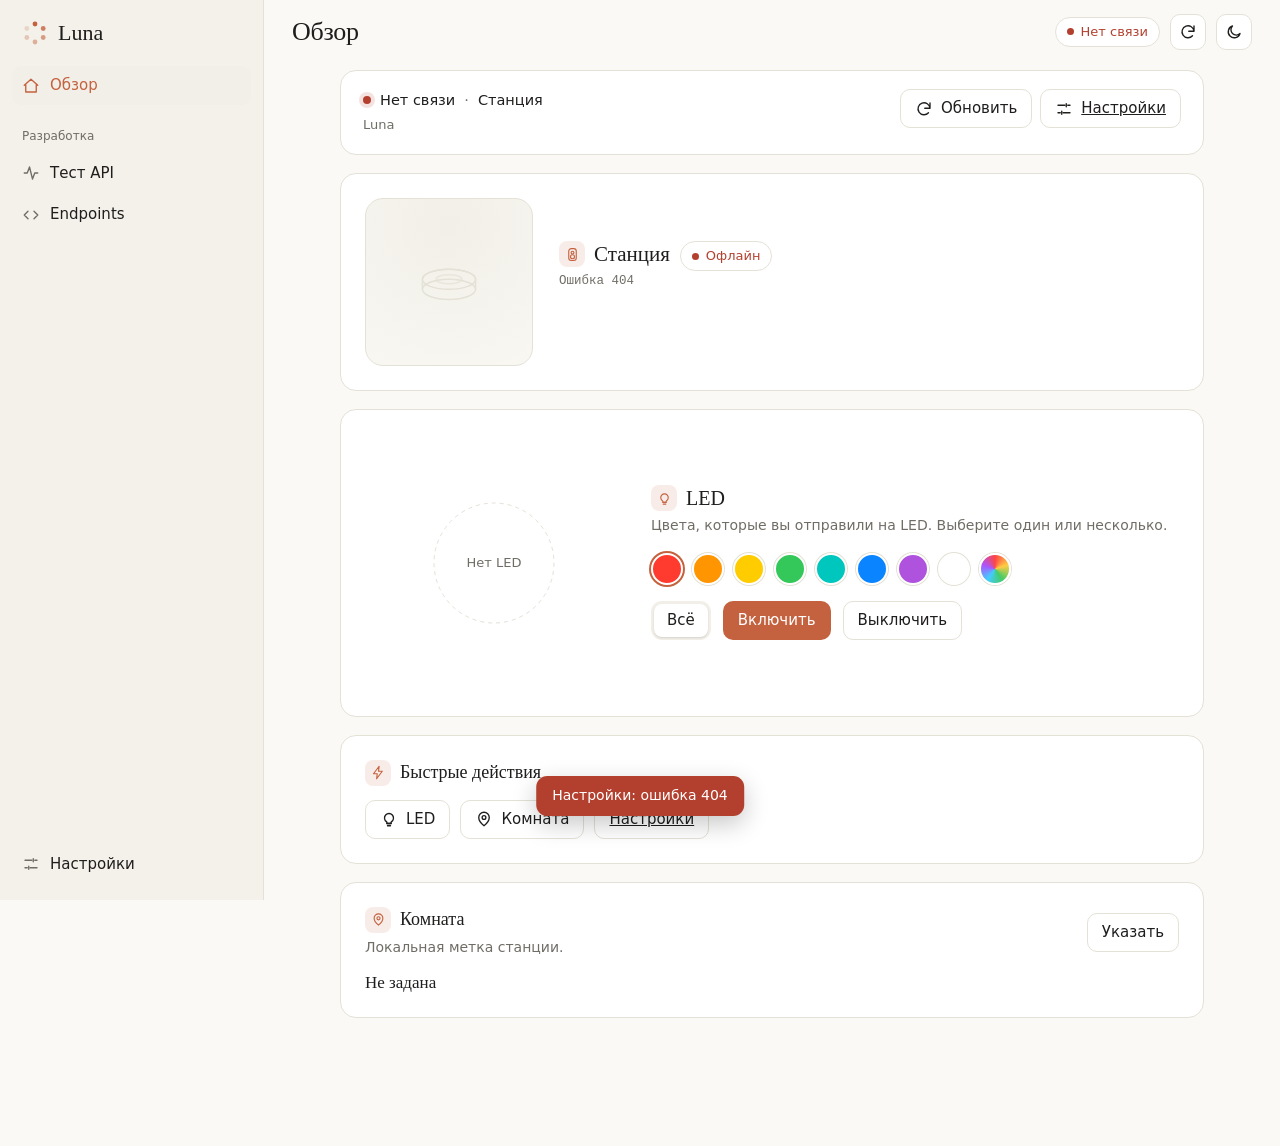
==== commit acd550e9: "Some edits" ====
--- a/web/index.html
+++ b/web/index.html
@@ -65,6 +65,55 @@
 #logo{fill:var(--surf2);stroke:var(--line);stroke-width:1.2;transition:fill .4s,filter .4s,stroke .4s}
 .logo-seg{fill:var(--surf2);stroke:var(--line);stroke-width:1;transition:fill .4s,filter .4s,stroke .4s}
 
+/* Overview: состояние, фото станции и быстрые действия */
+.ov-status{display:flex;align-items:flex-start;gap:18px;justify-content:space-between;flex-wrap:wrap;padding:18px 22px}
+.ov-line{display:flex;align-items:center;gap:9px;flex-wrap:wrap;margin:0;font-size:14.5px}
+.ov-line strong{font-weight:500}
+.ov-dot{width:8px;height:8px;flex:none;border-radius:50%;background:var(--mut);transition:background .3s,box-shadow .3s}
+.ov-dot.ok{background:var(--ok);box-shadow:0 0 0 4px color-mix(in srgb,var(--ok) 15%,transparent);animation:dotPulse 2.8s ease-in-out infinite}
+@keyframes dotPulse{0%,100%{box-shadow:0 0 0 4px color-mix(in srgb,var(--ok) 15%,transparent)}50%{box-shadow:0 0 0 7px color-mix(in srgb,var(--ok) 5%,transparent)}}
+.ov-dot.bad{background:var(--bad);box-shadow:0 0 0 4px color-mix(in srgb,var(--bad) 15%,transparent)}
+.ov-sep{color:var(--mut)}
+.ov-sub{margin:4px 0 0;font-size:13px;color:var(--mut)}
+.ov-actions{display:flex;gap:8px;flex-wrap:wrap}
+.device{display:grid;grid-template-columns:168px minmax(0,1fr);gap:26px;align-items:center}
+.device-photo{width:168px;height:168px;display:grid;place-items:center;overflow:hidden;border:1px solid var(--line);border-radius:18px;background:radial-gradient(120% 120% at 50% 15%,var(--surf2),var(--bg))}
+.device-photo img{width:100%;height:100%;object-fit:contain;display:block}
+.device-photo svg{width:88px;height:88px;color:var(--line)}
+.device-head{display:flex;align-items:center;gap:10px;flex-wrap:wrap}
+.device-head h3{font-size:21px}
+.with-i{display:flex;align-items:center;gap:9px;flex-wrap:wrap}
+.h-ico{display:inline-grid;place-items:center;width:26px;height:26px;flex:none;border-radius:8px;background:var(--acc-s);color:var(--acc)}
+.h-ico .i{width:15px;height:15px}
+.device-id{margin:3px 0 0;font:12.5px var(--mono);color:var(--mut)}
+.metrics{display:flex;gap:34px;flex-wrap:wrap;margin:18px 0 0;padding:0;list-style:none}
+.metrics li{display:grid;gap:1px}
+.metrics span{font-size:12px;color:var(--mut)}
+.metrics b{font:500 18px var(--serif);font-variant-numeric:tabular-nums}
+.device-tags{display:flex;gap:6px;flex-wrap:wrap;margin-top:16px}
+.device-photo img[hidden],.qa-vol[hidden],.metrics[hidden]{display:none}
+.qa{display:flex;gap:10px;flex-wrap:wrap;align-items:center;margin-top:14px}
+.qa-vol{display:flex;align-items:center;gap:10px;padding:5px 14px;border:1px solid var(--line);border-radius:10px;background:var(--bg)}
+.qa-vol label{display:flex;align-items:center;gap:6px;font-size:13px;color:var(--mut);white-space:nowrap}
+.qa-vol label .i{width:15px;height:15px;color:var(--acc)}
+.qa-vol input{width:118px}
+.qa-val{min-width:36px;text-align:right;font:12.5px var(--mono);color:var(--mut)}
+input[type=range]{appearance:none;-webkit-appearance:none;height:20px;margin:0;background:transparent;cursor:pointer}
+input[type=range]::-webkit-slider-runnable-track{height:4px;border-radius:2px;background:linear-gradient(90deg,var(--acc) var(--p,0%),var(--surf2) var(--p,0%))}
+input[type=range]::-webkit-slider-thumb{-webkit-appearance:none;width:14px;height:14px;margin-top:-5px;border:2px solid var(--surf);border-radius:50%;background:var(--acc);box-shadow:0 1px 3px rgba(0,0,0,.25)}
+input[type=range]::-moz-range-track{height:4px;border-radius:2px;background:var(--surf2)}
+input[type=range]::-moz-range-progress{height:4px;border-radius:2px;background:var(--acc)}
+input[type=range]::-moz-range-thumb{width:10px;height:10px;border:2px solid var(--surf);border-radius:50%;background:var(--acc)}
+.room-name{margin:14px 0 0;font:500 17px var(--serif)}
+.room-name.empty{font:14px var(--sans);color:var(--mut)}
+.caps summary{display:flex;align-items:center;gap:8px;cursor:pointer;font-weight:500;list-style:none}
+.caps summary::-webkit-details-marker{display:none}
+.caps summary::after{content:"раскрыть";margin-left:auto;font-size:12.5px;color:var(--mut)}
+.caps[open] summary::after{content:"свернуть"}
+.caps .chips{margin-top:14px}
+.flash{animation:flash .9s var(--ease)}
+@keyframes flash{45%{box-shadow:0 0 0 3px var(--acc-s)}}
+
 .sws{display:flex;gap:9px;flex-wrap:wrap;margin:16px 0}
 .sc{width:32px;height:32px;border-radius:50%;border:2px solid var(--surf);box-shadow:0 0 0 1px var(--line);cursor:pointer;padding:0;transition:transform .15s var(--ease),box-shadow .15s}
 .sc:hover{transform:scale(1.12)}.sc.on{box-shadow:0 0 0 2px var(--acc)}
@@ -85,7 +134,11 @@
 .busy{opacity:.55;transition:opacity .2s}
 .log{list-style:none;margin:14px 0 0;padding:0;max-height:480px;overflow:auto;font:13px/1.5 var(--mono)}
 .log li{display:flex;gap:12px;padding:5px 0;border-bottom:1px solid var(--line)}
-.log time{color:var(--mut);flex:none}.log .ok span{color:var(--ok)}.log .bad span{color:var(--bad)}.log .skip span,.log .wait span{color:var(--warn)}.log .req span{color:var(--text)}
+.log time{color:var(--mut);flex:none}
+.log .lgi{display:flex;flex:none;align-items:flex-start;padding-top:2px;color:var(--mut)}
+.log .lgi .i{width:14px;height:14px;stroke-width:2}
+.log .ok .lgi{color:var(--ok)}.log .bad .lgi{color:var(--bad)}.log .skip .lgi,.log .wait .lgi{color:var(--warn)}
+.log .ok span{color:var(--ok)}.log .bad span{color:var(--bad)}.log .skip span,.log .wait span{color:var(--warn)}.log .req span{color:var(--text)}
 .log .empty{color:var(--mut);font:14px var(--sans);border:0;padding:18px 0}
 .bar{height:3px;margin-top:16px;border-radius:3px;background:var(--surf2);overflow:hidden;opacity:0;transition:opacity .2s}
 .bar.on{opacity:1}.bar::after{content:"";display:block;width:35%;height:100%;background:var(--acc);border-radius:3px;animation:slide 1.1s ease-in-out infinite}
@@ -105,7 +158,7 @@
 .m{min-width:56px;padding:2px 0;border-radius:6px;text-align:center;font:600 11px/1.6 var(--mono);background:var(--surf2);color:var(--mut)}
 .m.GET{background:color-mix(in srgb,var(--ok) 16%,transparent);color:var(--ok)}.m.POST{background:var(--acc-s);color:var(--acc)}
 .m.PUT{background:color-mix(in srgb,var(--warn) 16%,transparent);color:var(--warn)}.m.DELETE{background:color-mix(in srgb,var(--bad) 16%,transparent);color:var(--bad)}
-.st{font:12px var(--mono);color:var(--mut)}.ok{color:var(--ok)}.bad{color:var(--bad)}
+.st{font:12px var(--mono);color:var(--mut)}.st .i{width:13px;height:13px;display:inline-block;vertical-align:-2px}.ok{color:var(--ok)}.bad{color:var(--bad)}
 .hid{display:none}.cat{margin:22px 0 10px;font:500 17px var(--serif)}
 .toggle-row{display:flex;align-items:center;justify-content:space-between;padding:10px 14px;background:var(--bg);border:1px solid var(--line);border-radius:10px;cursor:pointer}
 .toggle-row .lbl{display:flex;align-items:center;gap:8px;font-size:13.5px}
@@ -113,7 +166,9 @@
 .path-preview{font:12.5px var(--mono);color:var(--mut);padding:6px 10px;background:var(--bg);border:1px solid var(--line);border-radius:8px}
 .path-preview b{color:var(--text);font-weight:500}
 
-#frame{display:block;width:100%;height:calc(100vh - 130px);min-height:480px;border:1px solid var(--line);border-radius:16px;background:var(--surf)}
+/* The host owns the full plugin area; the panel keeps its own document. */
+#v-plugin{max-width:none;width:100%;margin:0;padding:0}
+#frame{display:block;width:100%;height:calc(100vh - 76px);min-height:1px;border:0;border-radius:0;background:var(--bg)}
 #v-plugin{max-width:none}
 #sv{position:sticky;bottom:18px;display:flex;align-items:center;justify-content:space-between;gap:12px;padding:10px 12px 10px 18px;margin-top:8px;background:var(--text);color:var(--bg);border-radius:14px;box-shadow:0 10px 30px rgba(0,0,0,.25);opacity:0;transform:translateY(140%);pointer-events:none;transition:transform .3s var(--ease),opacity .2s}
 #sv.show{opacity:1;transform:none;pointer-events:auto}
@@ -122,6 +177,13 @@
 .toast{padding:9px 16px;border-radius:11px;background:var(--text);color:var(--bg);font-size:14px;box-shadow:0 8px 24px rgba(0,0,0,.22);animation:tin .3s var(--ease)}
 .toast.bad{background:var(--bad);color:#fff}.toast.out{opacity:0;transform:translateY(6px);transition:.25s}
 @keyframes tin{from{opacity:0;transform:translateY(10px)}}
+.dlg{position:fixed;inset:0;z-index:60;display:grid;place-items:center;padding:20px;background:rgba(0,0,0,.45);backdrop-filter:blur(3px)}
+.dlg[hidden]{display:none}
+.dlg-box{width:min(540px,100%);max-height:calc(100vh - 40px);overflow:auto;background:var(--surf);border:1px solid var(--line);border-radius:18px;padding:26px;box-shadow:0 24px 60px rgba(0,0,0,.3);animation:vin .28s var(--ease)}
+.dlg-box h2{margin:0 0 8px;font:500 21px var(--serif)}
+.dlg-box ul{margin:14px 0 0;padding-left:18px;color:var(--mut);font-size:14px}
+.dlg-box li{margin:5px 0}
+.dlg-actions{display:flex;gap:10px;justify-content:flex-end;flex-wrap:wrap;margin-top:22px}
 #scrim{display:none}
 @media(max-width:900px){
 .app{grid-template-columns:1fr}
@@ -131,7 +193,8 @@
 .app.open #scrim{opacity:1;pointer-events:auto}
 #menu{display:inline-flex}.top{padding:12px 16px}.top h1{font-size:22px}.wrap{padding:4px 16px 110px}
 .hero{grid-template-columns:1fr;justify-items:center;text-align:center}.hero .sws,.hero .row{justify-content:center}
-.tools{top:58px}.pill span{display:none}}
+.tools{top:58px}.pill span{display:none}
+.device{grid-template-columns:1fr;justify-items:start}.device-photo{width:132px;height:132px}.metrics{gap:22px}}
 @media(prefers-reduced-motion:reduce){*,::before,::after{animation-duration:.01ms!important;animation-delay:0s!important;transition-duration:.01ms!important;scroll-behavior:auto!important}}
 </style>
 </head>
@@ -147,17 +210,29 @@
 <symbol id="i-menu" viewBox="0 0 24 24"><path d="M4 6h16M4 12h16M4 18h16"/></symbol>
 <symbol id="i-plug" viewBox="0 0 24 24"><path d="M9 3v5M15 3v5M6 8h12v3a6 6 0 0 1-12 0zM12 17v4"/></symbol>
 <symbol id="i-chev" viewBox="0 0 24 24"><path d="M9 6l6 6-6 6"/></symbol>
+<symbol id="i-speaker" viewBox="0 0 24 24"><rect x="6" y="2.5" width="12" height="19" rx="4"/><circle cx="12" cy="9" r="2.2"/><circle cx="12" cy="15.5" r="3.2"/></symbol>
+<symbol id="i-bulb" viewBox="0 0 24 24"><path d="M9 18h6M10 21h4"/><path d="M8.5 15.5A6 6 0 1 1 15.5 15.5c-.9.8-1 1.7-1 2.5h-5c0-.8-.1-1.7-1-2.5z"/></symbol>
+<symbol id="i-bolt" viewBox="0 0 24 24"><path d="M13 2L4 14h6l-1 8 9-12h-6z"/></symbol>
+<symbol id="i-pin" viewBox="0 0 24 24"><path d="M12 21s7-5.4 7-11a7 7 0 1 0-14 0c0 5.6 7 11 7 11z"/><circle cx="12" cy="10" r="2.5"/></symbol>
+<symbol id="i-chip" viewBox="0 0 24 24"><rect x="5" y="5" width="14" height="14" rx="3"/><path d="M9 2.5v2.5M15 2.5v2.5M9 19v2.5M15 19v2.5M2.5 9H5M2.5 15H5M19 9h2.5M19 15h2.5"/></symbol>
+<symbol id="i-volume" viewBox="0 0 24 24"><path d="M4 9v6h4l5 4V5L8 9z"/><path d="M16 8.5a5 5 0 0 1 0 7M18.5 6a9 9 0 0 1 0 12"/></symbol>
+<symbol id="i-play" viewBox="0 0 24 24"><path d="M8 5l11 7-11 7z"/></symbol>
+<symbol id="i-check" viewBox="0 0 24 24"><path d="M4.5 12.5l5 5L20 6.5"/></symbol>
+<symbol id="i-x" viewBox="0 0 24 24"><path d="M6 6l12 12M18 6L6 18"/></symbol>
+<symbol id="i-minus" viewBox="0 0 24 24"><path d="M5 12h14"/></symbol>
+<symbol id="i-dots" viewBox="0 0 24 24"><path d="M5 12h.01M12 12h.01M19 12h.01"/></symbol>
 </defs></svg>
 <div class="app" id="app">
 <aside>
   <div class="brand"><svg viewBox="0 0 26 26"><g fill="var(--acc)"><circle cx="13" cy="4" r="2.4"/><circle cx="21.2" cy="8.5" r="2.4" opacity=".8"/><circle cx="21.2" cy="17.5" r="2.4" opacity=".6"/><circle cx="13" cy="22" r="2.4" opacity=".45"/><circle cx="4.8" cy="17.5" r="2.4" opacity=".3"/><circle cx="4.8" cy="8.5" r="2.4" opacity=".2"/></g></svg>Luna</div>
   <a class="nv" data-v="overview" href="#overview"><svg class="i"><use href="#i-home"/></svg>Обзор</a>
-  <a class="nv" data-v="tests" href="#tests"><svg class="i"><use href="#i-pulse"/></svg>Тест API</a>
-  <a class="nv" data-v="settings" href="#settings"><svg class="i"><use href="#i-set"/></svg>Настройки</a>
-  <a class="nv" data-v="endpoints" href="#endpoints"><svg class="i"><use href="#i-code"/></svg>Endpoints</a>
   <div class="grp" id="pg" hidden>Плагины</div>
   <div id="plug"></div>
+  <div class="grp">Разработка</div>
+  <a class="nv" data-v="tests" href="#tests"><svg class="i"><use href="#i-pulse"/></svg>Тест API</a>
+  <a class="nv" data-v="endpoints" href="#endpoints"><svg class="i"><use href="#i-code"/></svg>Endpoints</a>
   <div class="sp"></div>
+  <a class="nv" data-v="settings" href="#settings"><svg class="i"><use href="#i-set"/></svg>Настройки</a>
 </aside>
 <div id="scrim"></div>
 <main>
@@ -170,10 +245,31 @@
   </header>
 
   <div class="wrap view on" id="v-overview">
-    <div class="card hero">
+    <div class="card ov-status">
+      <div>
+        <p class="ov-line"><span class="ov-dot" id="ov-dot"></span><strong id="ov-state">Проверяю связь…</strong><span class="ov-sep">·</span><span id="ov-device">Станция</span><span class="ov-sep" id="ov-up-sep" hidden>·</span><span id="ov-uptime" hidden></span></p>
+        <p class="ov-sub" id="ov-sub">Luna</p>
+      </div>
+      <div class="ov-actions"><button class="btn" id="ov-refresh"><svg class="i"><use href="#i-ref"/></svg>Обновить</button><a class="btn" href="#settings"><svg class="i"><use href="#i-set"/></svg>Настройки</a></div>
+    </div>
+
+    <div class="card device">
+      <div class="device-photo">
+        <img id="dev-img" alt="" hidden referrerpolicy="no-referrer">
+        <svg id="dev-fb" viewBox="0 0 96 96" aria-hidden="true"><g fill="none" stroke="currentColor" stroke-width="1.6" stroke-linecap="round"><ellipse cx="48" cy="56" rx="29" ry="11"/><path d="M19 56V45c0-6 13-11 29-11s29 5 29 11v11"/><ellipse cx="48" cy="45" rx="29" ry="11"/><ellipse cx="48" cy="45" rx="14" ry="5" opacity=".7"/></g></svg>
+      </div>
+      <div>
+        <div class="device-head"><h3 id="hname" class="with-i"><span class="h-ico"><svg class="i"><use href="#i-speaker"/></svg></span><span id="hname-text">Станция</span></h3><span class="pill" id="dev-pill">Проверяю…</span></div>
+        <p class="device-id" id="dev-id">—</p>
+        <ul class="metrics" id="dev-metrics"></ul>
+        <div class="device-tags" id="dev-tags"></div>
+      </div>
+    </div>
+
+    <div class="card hero" id="led-card">
       <svg id="ring" viewBox="0 0 250 250" role="img" aria-label="Схема LED"></svg>
       <div>
-        <h2 class="h" style="font-size:26px" id="hname">Станция</h2>
+        <h3 class="h with-i" style="font-size:20px"><span class="h-ico"><svg class="i"><use href="#i-bulb"/></svg></span>LED</h3>
         <p class="mut" id="led-desc">Цвета, которые вы отправили на LED. Выберите один или несколько.</p>
         <div class="sws" id="sws"></div>
         <div class="row" style="justify-content:flex-start">
@@ -183,13 +279,28 @@
         </div>
       </div>
     </div>
-    <div class="card" id="dev">
-      <div class="row"><div><h3>Устройство</h3><p class="mut">GET /api/device</p></div><button class="btn" id="dev-r">Обновить</button></div>
-      <div id="dev-b"><p class="mut" style="margin-top:14px">Загрузка…</p></div>
+
+    <div class="card">
+      <h3 class="with-i"><span class="h-ico"><svg class="i"><use href="#i-bolt"/></svg></span>Быстрые действия</h3>
+      <div class="qa">
+        <div class="qa-vol" id="qa-vol" hidden><label for="vol-range"><svg class="i"><use href="#i-volume"/></svg>Громкость</label><input id="vol-range" type="range" min="0" max="100" value="0" aria-label="Громкость станции"><span class="qa-val" id="vol-val">—</span></div>
+        <button class="btn" id="qa-led"><svg class="i"><use href="#i-bulb"/></svg>LED</button>
+        <button class="btn" id="qa-room"><svg class="i"><use href="#i-pin"/></svg>Комната</button>
+        <a class="btn" href="#settings">Настройки</a>
+      </div>
     </div>
+
     <div class="card">
-      <h3>Комната</h3><p class="mut">Локальная метка станции. Пустое поле удаляет её.</p>
-      <div class="row" style="margin-top:14px;flex-wrap:nowrap"><input class="in" id="room-input" maxlength="64" placeholder="Например, Кухня"><button class="btn pri" id="room-save">Сохранить</button></div>
+      <div class="row"><div><h3 class="with-i"><span class="h-ico"><svg class="i"><use href="#i-pin"/></svg></span>Комната</h3><p class="mut">Локальная метка станции.</p></div><button class="btn" id="room-edit">Указать</button></div>
+      <p class="room-name" id="room-view">Не задана</p>
+      <div id="room-form" hidden style="margin-top:14px">
+        <div class="row" style="flex-wrap:nowrap"><input class="in" id="room-input" maxlength="64" placeholder="Например, Кухня"><button class="btn pri" id="room-save">Сохранить</button><button class="btn" id="room-cancel">Отмена</button></div>
+        <p class="mut" style="margin-top:8px">Пустое поле удаляет метку.</p>
+      </div>
+    </div>
+
+    <div class="card" id="caps-card" hidden>
+      <details class="caps" id="caps"><summary><span class="h-ico"><svg class="i"><use href="#i-chip"/></svg></span>Возможности устройства · <span id="caps-n">0</span></summary><div class="chips" id="caps-list"></div></details>
     </div>
   </div>
 
@@ -226,6 +337,10 @@
       <label class="sw"><span>Разрешить HTTP-запросы из API</span><input id="setting-web-net" type="checkbox"></label>
       <label class="sw"><span>Разрешить незащищённый http://</span><input id="setting-web-net-http" type="checkbox"></label>
       <div class="g2"><label class="fld">Разрешённые хосты<input class="in" id="setting-web-net-allow" placeholder="api.example.org, *.example.org"></label></div></div>
+    <div class="card"><h3>Анонимная статистика</h3>
+      <p class="mut">Необязательный отчёт о станции и Luna: модель, возможности, установленные модули, настройки, ошибки и нагрузка. Без имени сети, серийного номера, IP и текста комнаты.</p>
+      <label class="sw"><span>Отправлять анонимную статистику</span><input id="setting-telemetry" type="checkbox"></label>
+      <p class="mut" id="telemetry-note" style="margin-top:10px">Проверяю состояние…</p></div>
     <div id="sv"><span>Есть несохранённые изменения</span><span class="row" style="gap:8px"><button class="btn" id="s-reset">Отменить</button><button class="btn pri" id="s-save">Сохранить</button></span></div>
   </div>
 
@@ -242,6 +357,20 @@
   <div class="wrap view" id="v-plugin"><iframe id="frame" title="Веб-интерфейс плагина"></iframe></div>
 </main>
 </div>
+<div class="dlg" id="tstats" hidden role="dialog" aria-modal="true" aria-labelledby="tstats-title">
+  <div class="dlg-box">
+    <h2 id="tstats-title">Помочь развитию Luna?</h2>
+    <p class="mut">Станция может раз в час отправлять анонимный отчёт на stats.x-servers.ru. Это необязательно и ничего не ограничивает: без согласия не уходит ни один байт.</p>
+    <ul>
+      <li>версия Luna, модель и архитектура станции, список возможностей;</li>
+      <li>идентификаторы и версии установленных модулей, счётчики запусков;</li>
+      <li>включённые настройки и разрешения Lua, число предупреждений и ошибок;</li>
+      <li>память, load average, температура CPU и время работы.</li>
+    </ul>
+    <p class="mut" style="margin-top:14px">Не отправляются: IP и имя сети, серийный номер, имя хоста, текст метки комнаты, содержимое модулей, файлы и список приватных хостов. Решение можно изменить в настройках.</p>
+    <div class="dlg-actions"><button class="btn" id="tstats-no">Не отправлять</button><button class="btn pri" id="tstats-yes">Отправлять</button></div>
+  </div>
+</div>
 <div id="toasts" aria-live="polite"></div>
 
 <script>
@@ -251,11 +380,16 @@
 let settingsState={},dev=null,snap='',installedPluginIds=[];
 
 function toast(t,k){const e=document.createElement('div');e.className='toast '+(k||'');e.textContent=t;$('#toasts').append(e);setTimeout(()=>{e.classList.add('out');setTimeout(()=>e.remove(),260)},3200)}
-function applyTheme(t){document.documentElement.dataset.theme=t;try{localStorage.setItem('luna-theme',t)}catch(_){}$('#theme').innerHTML=ic(t==='dark'?'sun':'moon');$('#theme').title=t==='dark'?'Светлая тема':'Тёмная тема'}
+function applyTheme(t){document.documentElement.dataset.theme=t;try{const d=$('#frame').contentDocument;if(d)d.documentElement.dataset.theme=t}catch(_){}try{localStorage.setItem('luna-theme',t)}catch(_){}$('#theme').innerHTML=ic(t==='dark'?'sun':'moon');$('#theme').title=t==='dark'?'Светлая тема':'Тёмная тема'}
 function pretty(v){try{return JSON.stringify(JSON.parse(v),null,2)}catch(_){return v||'(пустой ответ)'}}
 async function fetchApi(path,options){options=options||{};options.headers=Object.assign({'X-Luna-Local':'1'},options.headers);const response=await fetch(api+path,options);const text=await response.text();return{response:response,text:text}}
 function testJson(t){try{return JSON.parse(t)}catch(_){return null}}
-function setStatus(ok){const s=$('#status');s.className='pill '+(ok?'ok':'bad');s.firstElementChild.textContent=ok?'На связи':'Нет связи'}
+function setStatus(ok){
+  const s=$('#status');s.className='pill '+(ok?'ok':'bad');s.firstElementChild.textContent=ok?'На связи':'Нет связи';
+  const dot=$('#ov-dot');if(dot)dot.className='ov-dot '+(ok?'ok':'bad');
+  const state=$('#ov-state');if(state)state.textContent=ok?'В сети':'Нет связи';
+  const pill=$('#dev-pill');if(pill){pill.className='pill '+(ok?'ok':'bad');pill.textContent=ok?'Онлайн':'Офлайн'}
+}
 
 /* ---------- навигация ---------- */
 const T={overview:'Обзор',tests:'Тест API',settings:'Настройки',endpoints:'Endpoints'};
@@ -272,6 +406,39 @@
   if(pid){const p=plugins.find(x=>x.id===pid);const f=$('#frame');if(p&&f.getAttribute('src')!==p.url)f.src=p.url}
   $('#app').classList.remove('open');window.scrollTo(0,0);
 }
+
+// Keep customweb registration and document isolation, but use the outer page's
+// scrollbar. Observe content rather than the iframe viewport, so it can shrink.
+let panelObserver=null,panelResizeFrame=0;
+function resizePanel(){
+  cancelAnimationFrame(panelResizeFrame);
+  panelResizeFrame=requestAnimationFrame(()=>{
+    const f=$('#frame'),view=$('#v-plugin');
+    if(!f||!view.classList.contains('on'))return;
+    try{
+      const doc=f.contentDocument,root=doc&&doc.querySelector('.wrap');
+      if(!root)return;
+      const minimum=Math.max(1,window.innerHeight-$('.top').getBoundingClientRect().height);
+      const content=Math.ceil(root.getBoundingClientRect().height);
+      const height=Math.max(minimum,content);
+      if(f.style.height!==height+'px')f.style.height=height+'px';
+    }catch(_){/* Cross-origin documents retain their normal isolated frame. */}
+  });
+}
+$('#frame').addEventListener('load',()=>{
+  if(panelObserver){panelObserver.disconnect();panelObserver=null;}
+  try{
+    const doc=$('#frame').contentDocument,root=doc&&doc.querySelector('.wrap');
+    if(!root)return;
+    doc.documentElement.dataset.theme=document.documentElement.dataset.theme;
+    panelObserver=new ResizeObserver(resizePanel);
+    panelObserver.observe(root);
+    resizePanel();
+  }catch(_){}
+});
+window.addEventListener('resize',resizePanel);
+window.addEventListener('hashchange',resizePanel);
+
 window.addEventListener('hashchange',route);
 $('#menu').onclick=()=>$('#app').classList.add('open');
 $('#scrim').onclick=()=>$('#app').classList.remove('open');
@@ -418,9 +585,14 @@
    +cols.filter(c=>!COLORS.includes(c)).map(c=>'<button class="sc on" data-c="'+c+'" style="background:'+c+'" aria-label="'+c+'"></button>').join('')
    +'<label class="sc c" title="Свой цвет"><input type="color" id="cc" value="#ff3b30"></label>';
 }
+function previewLed(){
+  if(tgt!=='logo'&&ledCfg.ring_count>0)ringC=cols.slice();
+  if(tgt!=='ring'&&(ledCfg.has_logo||ledCfg.logo_count>0))logoC=cols.slice();
+  drawRing();
+}
 $('#sws').addEventListener('click',e=>{const b=e.target.closest('.sc[data-c]');if(!b)return;const c=b.dataset.c;
-  if(cols.includes(c)){if(cols.length>1)cols=cols.filter(x=>x!==c)}else cols=cols.concat(c);drawSwatches()});
-$('#sws').addEventListener('change',e=>{if(e.target.id==='cc'){const c=e.target.value.toUpperCase();if(!cols.includes(c))cols=cols.concat(c);drawSwatches()}});
+  if(cols.includes(c)){if(cols.length>1)cols=cols.filter(x=>x!==c)}else cols=cols.concat(c);drawSwatches();previewLed()});
+$('#sws').addEventListener('change',e=>{if(e.target.id==='cc'){const c=e.target.value.toUpperCase();if(!cols.includes(c))cols=cols.concat(c);drawSwatches();previewLed()}});
 $('#tgt').addEventListener('click',e=>{const b=e.target.closest('button');if(!b)return;tgt=b.dataset.t;$$('#tgt button').forEach(x=>x.classList.toggle('on',x===b))});
 
 async function ledSend(off){
@@ -437,43 +609,146 @@
 }
 $('#led-on').onclick=()=>ledSend(false);$('#led-off').onclick=()=>ledSend(true);
 
-/* ---------- обзор: устройство и комната ---------- */
+/* ---------- обзор: состояние, фото, громкость, комната ---------- */
+const MODEL_NAMES={
+  yandexmini:'Yandex Station Mini',
+  yandexmini_2:'Yandex Station Mini 2',
+  yandexmini3:'Yandex Station Mini 3',
+  yandexmini_3_pro:'Yandex Station Mini 3 Pro',
+  yandexmicro:'Yandex Station Lite',
+  yandexmidi:'Yandex Station Midi',
+  yandexplum:'Yandex Station Plum',
+  yandexstation_2:'Yandex Station 2',
+  yandexstation_3:'Yandex Station 3',
+  yandexstation_max:'Yandex Station Max',
+  mango:'Yandex Station Mango'
+};
+const modelName=id=>MODEL_NAMES[id]||id||'Станция';
+let sensors=[],volume=null,uptimeBase=0,uptimeAt=0,roomState=null;
+
+function duration(seconds){
+  const total=Math.max(0,Math.floor(seconds)),d=Math.floor(total/86400),h=Math.floor(total%86400/3600),m=Math.floor(total%3600/60);
+  if(d)return d+'д'+(h?' '+h+'ч':'');
+  if(h)return h+'ч'+(m?' '+m+'м':'');
+  if(m)return m+'м';
+  return 'меньше минуты';
+}
+function renderUptime(){
+  const el=$('#ov-uptime'),sep=$('#ov-up-sep');
+  if(!uptimeBase){el.hidden=true;sep.hidden=true;return}
+  el.hidden=false;sep.hidden=false;
+  el.textContent='uptime '+duration(uptimeBase+(Date.now()-uptimeAt)/1000);
+}
+function renderMetrics(){
+  const rows=[];
+  if(volume!==null)rows.push(['Громкость',volume+'%']);
+  const temp=sensors.find(s=>s&&s.kind==='temperature'&&typeof s.value==='number'&&isFinite(s.value));
+  if(temp)rows.push(['Температура',Math.round(temp.value)+' °C']);
+  $('#dev-metrics').innerHTML=rows.map(([k,v])=>'<li><span>'+esc(k)+'</span><b>'+esc(v)+'</b></li>').join('');
+  $('#dev-metrics').hidden=!rows.length;
+}
+function imageBase(){
+  const endpoint=telemetryState.endpoint||'https://stats.x-servers.ru/v1/luna/events';
+  return endpoint.replace(/\/events\/?$/,'');
+}
+function setDevicePhoto(model){
+  const img=$('#dev-img'),fallback=$('#dev-fb');
+  img.hidden=true;fallback.hidden=false;img.removeAttribute('src');
+  if(!model)return;
+  img.alt='Станция '+modelName(model);
+  img.onload=()=>{img.hidden=false;fallback.hidden=true};
+  img.onerror=()=>{img.hidden=true;fallback.hidden=false};
+  img.src=imageBase()+'/models/'+encodeURIComponent(model)+'.png';
+}
 async function sendDevice(){
-  const b=$('#dev-b');$('#dev').classList.add('busy');
   try{
     const r=await fetchApi('/device');setStatus(r.response.ok);
-    if(!r.response.ok){b.innerHTML='<p class="bad" style="margin-top:14px">Ошибка '+r.response.status+'</p><pre class="bad">'+esc(pretty(r.text))+'</pre>';return}
+    if(!r.response.ok){$('#dev-id').textContent='Ошибка '+r.response.status;return}
     const j=testJson(r.text);dev=j;
-    if(!j||typeof j!=='object'){b.innerHTML='<pre>'+esc(pretty(r.text))+'</pre>';return}
-    const sc=[],nested=[];
-    Object.keys(j).forEach(k=>{const v=j[k];(v!==null&&typeof v==='object'?nested:sc).push(k)});
-    let h='<dl class="kv">'+sc.map(k=>'<dt>'+esc(k)+'</dt><dd>'+esc(j[k])+'</dd>').join('')
-      +nested.filter(k=>k!=='features').map(k=>'<dt>'+esc(k)+'</dt><dd><code>'+esc(JSON.stringify(j[k]))+'</code></dd>').join('')+'</dl>';
-    if(Array.isArray(j.features)&&j.features.length)h+='<div class="chips">'+j.features.map(f=>'<span class="chip">'+esc(f)+'</span>').join('')+'</div>';
-    h+='<details><summary>Ответ целиком</summary><pre>'+esc(JSON.stringify(j,null,2))+'</pre></details>';
-    b.innerHTML=h;
-    if(j.model)$('#hname').textContent=j.model;
-
-    // Парсим параметры LED из j.led или верхнего уровня j
-    const src=j.led&&typeof j.led==='object'?j.led:j;
-    const nextCfg={
-      ring_count:src.ring_count!==undefined?Number(src.ring_count):6,
-      has_logo:src.has_logo!==undefined?Boolean(src.has_logo):true,
-      logo_count:src.logo_count!==undefined?Number(src.logo_count):1
-    };
-    if(JSON.stringify(nextCfg)!==JSON.stringify(ledCfg)){
-      buildLedCanvas(nextCfg);
-    }
-  }catch(e){setStatus(false);b.innerHTML='<p class="bad" style="margin-top:14px">'+esc(e.message)+'</p>'}
-  finally{$('#dev').classList.remove('busy')}
-}
-async function loadRoom(){try{const r=await fetchApi('/room');if(r.response.ok)$('#room-input').value=(testJson(r.text)||{}).room||''}catch(_){}}
+    if(!j||typeof j!=='object'){$('#dev-id').textContent='Некорректный ответ /api/device';return}
+    $('#hname-text').textContent=modelName(j.model);
+    $('#dev-id').textContent=j.model||'—';
+    $('#ov-device').textContent=modelName(j.model);
+    $('#ov-sub').textContent=['Luna',j.architecture].filter(Boolean).join(' · ');
+    if(typeof j.uptime_s==='number'){uptimeBase=j.uptime_s;uptimeAt=Date.now();renderUptime()}
+    if(j.room!==undefined){roomState=j.room||null;renderRoom()}
+
+    // LED-топология приходит либо вложенной в led, либо полями верхнего уровня.
+    const led=j.led&&typeof j.led==='object'?j.led:j;
+    const ring=Math.max(0,Number(led.ring_count)||0);
+    const logo=led.has_logo?Math.max(1,Number(led.logo_count)||1):0;
+    const tags=[];
+    if(j.architecture)tags.push(j.architecture);
+    if(ring)tags.push('кольцо · '+ring+' LED');
+    if(logo)tags.push('лого · '+logo+' LED');
+    $('#dev-tags').innerHTML=tags.map(t=>'<span class="chip">'+esc(t)+'</span>').join('');
+
+    const features=Array.isArray(j.features)?j.features:[];
+    $('#caps-n').textContent=features.length;
+    $('#caps-list').innerHTML=features.map(f=>'<span class="chip">'+esc(f)+'</span>').join('');
+    $('#caps-card').hidden=!features.length;
+
+    setDevicePhoto(j.model);
+    const nextCfg={ring_count:ring,has_logo:led.has_logo!==undefined?Boolean(led.has_logo):false,logo_count:logo};
+    if(JSON.stringify(nextCfg)!==JSON.stringify(ledCfg))buildLedCanvas(nextCfg);
+  }catch(e){setStatus(false);$('#dev-id').textContent=e.message}
+}
+async function loadSensors(){
+  try{const r=await fetchApi('/sensors');if(!r.response.ok)return;const list=testJson(r.text);if(!Array.isArray(list))return;sensors=list;renderMetrics()}catch(_){}
+}
+async function loadVolume(){
+  try{
+    const r=await fetchApi('/volume/get');
+    if(!r.response.ok){$('#qa-vol').hidden=true;return}
+    const j=testJson(r.text)||{};
+    if(typeof j.percent!=='number'){$('#qa-vol').hidden=true;return}
+    volume=Math.max(0,Math.min(100,Math.round(j.percent)));
+    $('#qa-vol').hidden=false;paintVolume(volume);renderMetrics();
+  }catch(_){$('#qa-vol').hidden=true}
+}
+function paintVolume(percent){
+  const range=$('#vol-range');
+  range.value=percent;
+  range.style.setProperty('--p',percent+'%');
+  $('#vol-val').textContent=percent+'%';
+}
+function renderRoom(){
+  const view=$('#room-view');
+  view.classList.toggle('empty',!roomState);
+  view.textContent=roomState||'Не задана';
+  $('#room-edit').textContent=roomState?'Изменить':'Указать';
+}
+function openRoomEditor(){
+  $('#room-form').hidden=false;$('#room-view').hidden=true;$('#room-edit').hidden=true;
+  $('#room-input').value=roomState||'';$('#room-input').focus();
+}
+function closeRoomEditor(){$('#room-form').hidden=true;$('#room-view').hidden=false;$('#room-edit').hidden=false}
+async function loadRoom(){try{const r=await fetchApi('/room');if(!r.response.ok)return;const j=testJson(r.text)||{};roomState=j.room||null;renderRoom()}catch(_){}}
 async function saveRoom(){
-  try{const r=await fetchApi('/room',{method:'PUT',headers:{'content-type':'application/json'},body:JSON.stringify({room:$('#room-input').value})});
-    r.response.ok?toast('Комната сохранена'):toast('Ошибка '+r.response.status,'bad')}catch(e){toast(e.message,'bad')}
-}
-$('#dev-r').onclick=sendDevice;$('#room-save').onclick=saveRoom;
-$('#room-input').addEventListener('keydown',e=>{if(e.key==='Enter')saveRoom()});
+  const value=$('#room-input').value.trim();
+  try{
+    const r=await fetchApi('/room',{method:'PUT',headers:{'content-type':'application/json'},body:JSON.stringify({room:value})});
+    if(!r.response.ok){toast('Комната не сохранена: ошибка '+r.response.status,'bad');return}
+    roomState=value||null;renderRoom();closeRoomEditor();toast('Комната сохранена');
+  }catch(e){toast('Нет связи: '+e.message,'bad')}
+}
+$('#vol-range').addEventListener('input',e=>paintVolume(e.target.value));
+$('#vol-range').addEventListener('change',async e=>{
+  const percent=Math.round(Number(e.target.value)),previous=volume;
+  try{
+    const r=await fetchApi('/volume/set',{method:'POST',headers:{'content-type':'application/json'},body:JSON.stringify({percent:percent})});
+    if(!r.response.ok)throw new Error('ошибка '+r.response.status);
+    volume=percent;paintVolume(percent);renderMetrics();toast('Громкость '+percent+'%');
+  }catch(error){
+    if(previous!==null)paintVolume(previous);
+    toast('Громкость не изменилась: '+error.message,'bad');
+  }
+});
+$('#qa-led').onclick=()=>{const card=$('#led-card');card.scrollIntoView({block:'center'});card.classList.remove('flash');void card.offsetWidth;card.classList.add('flash')};
+$('#qa-room').onclick=openRoomEditor;
+$('#room-edit').onclick=openRoomEditor;$('#room-cancel').onclick=closeRoomEditor;
+$('#room-save').onclick=saveRoom;
+$('#room-input').addEventListener('keydown',e=>{if(e.key==='Enter')saveRoom();if(e.key==='Escape')closeRoomEditor()});
 
 /* ---------- настройки ---------- */
 const PERMS=[['led','LED'],['volume','Громкость'],['audio','Audio'],['microphone','Микрофон'],['bluetooth','Bluetooth'],['display','Display'],['sensors','Sensors'],['clock','Clock'],['input','Input'],['network','Network'],['ipc_read','IPC read'],['ipc_control','IPC control'],['commands','Commands'],['system','System'],['exec','Exec'],['web','Custom Web']];
@@ -543,6 +818,44 @@
   }catch(e){toast(e.message,'bad')}finally{b.disabled=false}
 }
 $('#s-save').onclick=saveSettings;$('#s-reset').onclick=()=>fillSettings(settingsState);
+
+/* ---------- анонимная статистика ---------- */
+let telemetryState={enabled:false,consent:'unset'};
+function telemetryNote(){
+  const el=$('#telemetry-note');if(!el)return;
+  if(telemetryState.consent==='unset')el.textContent='Вопрос ещё не задан: станция ничего не отправляет.';
+  else if(telemetryState.enabled)el.textContent='Включена: один анонимный отчёт в час на stats.x-servers.ru.';
+  else el.textContent='Выключена: станция ничего не отправляет.';
+}
+function applyTelemetry(state){
+  const previousEndpoint=telemetryState.endpoint;
+  telemetryState=Object.assign(telemetryState,state||{});
+  $('#setting-telemetry').checked=telemetryState.enabled===true;
+  telemetryNote();
+  if(dev&&dev.model&&telemetryState.endpoint!==previousEndpoint)setDevicePhoto(dev.model);
+}
+function showTelemetryDialog(){$('#tstats').hidden=false;$('#tstats-yes').focus()}
+function hideTelemetryDialog(){$('#tstats').hidden=true}
+async function loadTelemetry(){
+  try{
+    const r=await fetchApi('/telemetry');if(!r.response.ok)return;
+    const s=testJson(r.text)||{};
+    applyTelemetry(s);
+    if(s.consent==='unset')showTelemetryDialog();
+  }catch(_){}
+}
+async function saveTelemetry(enabled){
+  try{
+    const r=await fetchApi('/telemetry',{method:'PUT',headers:{'content-type':'application/json'},body:JSON.stringify({enabled:enabled})});
+    if(!r.response.ok){toast('Статистика: ошибка '+r.response.status+' '+pretty(r.text).slice(0,120),'bad');$('#setting-telemetry').checked=telemetryState.enabled===true;return}
+    applyTelemetry(testJson(r.text)||{});
+    hideTelemetryDialog();
+    toast(enabled?'Анонимная статистика включена':'Анонимная статистика выключена');
+  }catch(e){toast('Нет связи: '+e.message,'bad');$('#setting-telemetry').checked=telemetryState.enabled===true}
+}
+$('#setting-telemetry').addEventListener('change',e=>saveTelemetry(e.target.checked));
+$('#tstats-yes').onclick=()=>saveTelemetry(true);
+$('#tstats-no').onclick=()=>saveTelemetry(false);
 
 /* ---------- endpoints ---------- */
 const EP=`# Device и sensors
@@ -745,7 +1058,7 @@
     meta.innerHTML='<b class="'+(ok?'ok':'bad')+'">'+r.response.status+'</b> · '+ms+' мс';
     st.className='st '+(ok?'ok':'bad');st.textContent=r.response.status;
     if(ok&&ep.dataset.tpl)refreshPluginIds();
-  }catch(e){res.className='res bad';res.textContent=e.message;meta.textContent='ошибка сети';st.className='st bad';st.textContent='✗'}
+  }catch(e){res.className='res bad';res.textContent=e.message;meta.textContent='ошибка сети';st.className='st bad';st.innerHTML=ic('x')}
   finally{btn.disabled=false}
 }
 
@@ -774,7 +1087,9 @@
   if(apiTestLog.firstElementChild&&apiTestLog.firstElementChild.classList.contains('empty'))apiTestLog.innerHTML='';
   const k={'▶':'req','✓':'ok','✗':'bad','↷':'skip','—':'skip','…':'wait'}[message[0]]||'info';
   if(cnt[k]!==undefined){cnt[k]++;counts()}
-  const li=document.createElement('li');li.className=k;li.innerHTML='<time>'+new Date().toLocaleTimeString()+'</time><span>'+esc(message)+'</span>';
+  const marker={req:'play',ok:'check',bad:'x',skip:'minus',wait:'dots'}[k]||'dots';
+  const text=message.replace(/^[▶✓✗↷—…]\s*/,'');
+  const li=document.createElement('li');li.className=k;li.innerHTML='<time>'+new Date().toLocaleTimeString()+'</time><span class="lgi">'+ic(marker)+'</span><span>'+esc(text)+'</span>';
   apiTestLog.append(li);apiTestLog.scrollTop=apiTestLog.scrollHeight;
 }
 function testSleep(ms){return new Promise(r=>setTimeout(r,ms))}
@@ -850,13 +1165,14 @@
   (navigator.clipboard?navigator.clipboard.writeText(t):Promise.reject()).then(()=>toast('Лог скопирован'),()=>toast('Не удалось скопировать','bad'))};
 
 /* ---------- запуск ---------- */
-function refreshPageData(){sendDevice();loadRoom();if(isDirty())toast('Настройки не перезагружены: есть несохранённые изменения');else loadSettings();refreshCustomWebTabs();refreshPluginIds()}
-$('#refresh').onclick=refreshPageData;
+function refreshPageData(){sendDevice();loadRoom();loadVolume();loadSensors();if(isDirty())toast('Настройки не перезагружены: есть несохранённые изменения');else loadSettings();refreshCustomWebTabs();refreshPluginIds()}
+$('#refresh').onclick=refreshPageData;$('#ov-refresh').onclick=refreshPageData;
 $('#theme').onclick=()=>applyTheme(document.documentElement.dataset.theme==='dark'?'light':'dark');
 applyTheme(document.documentElement.dataset.theme);
-buildLedCanvas({ring_count:6,has_logo:true,logo_count:1});drawSwatches();buildEndpoints();route();
-sendDevice();loadRoom();loadSettings();refreshCustomWebTabs();refreshPluginIds();
+buildLedCanvas({ring_count:0,has_logo:false,logo_count:0});drawSwatches();buildEndpoints();route();
+sendDevice();loadRoom();loadVolume();loadSensors();loadSettings();loadTelemetry();refreshCustomWebTabs();refreshPluginIds();
 setInterval(()=>{refreshCustomWebTabs();refreshPluginIds()},5000);
+setInterval(renderUptime,60000);
 </script>
 </body>
 </html>
